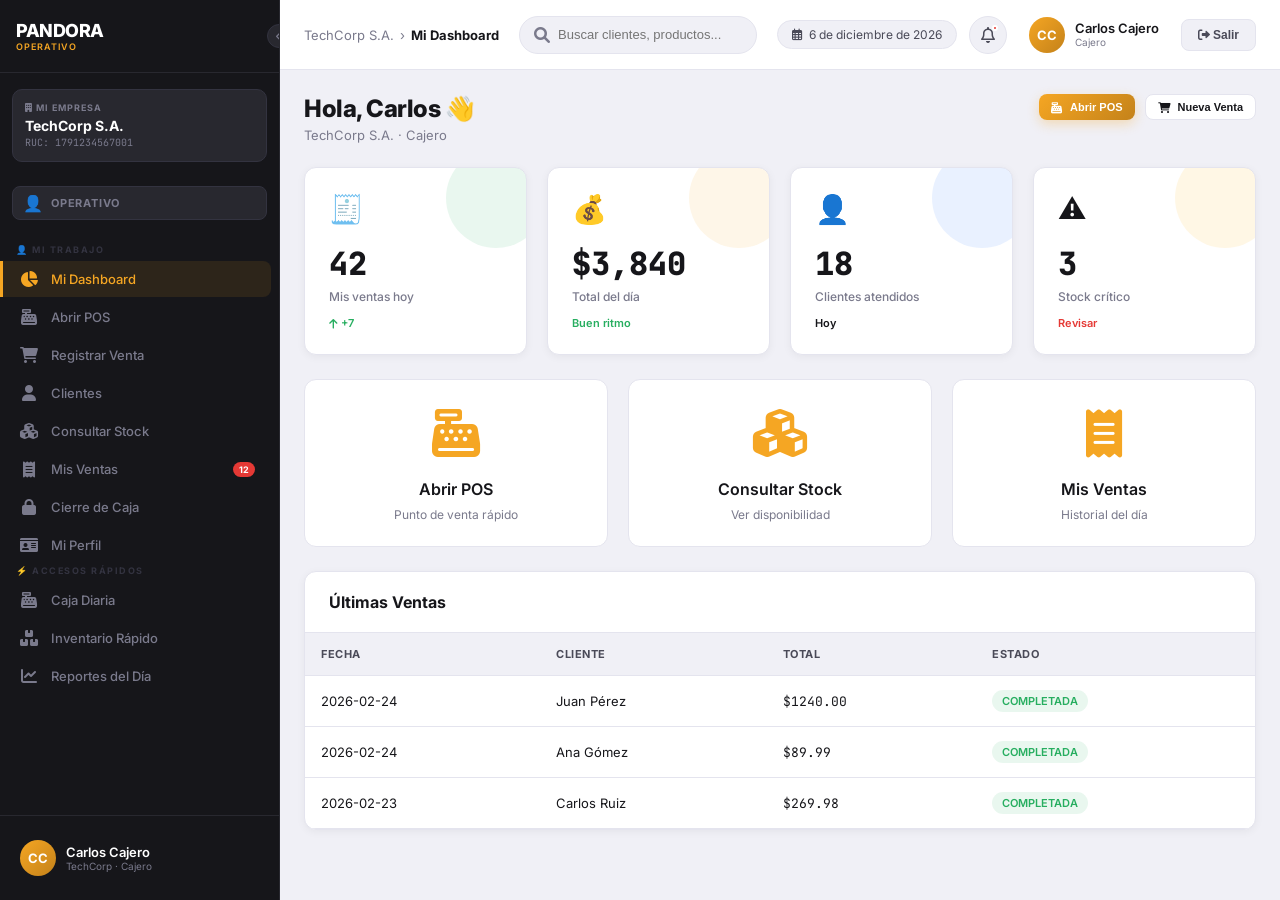
==== inicio-operativo/inicio-operativo.html @ 5b13c5b0 "Update LOGIN" ====
<!DOCTYPE html>
<html lang="es">
<head>
  <meta charset="UTF-8">
  <meta name="viewport" content="width=device-width, initial-scale=1.0">
  <title>PANDORA ERP - Operativo</title>
  <link rel="preconnect" href="https://fonts.googleapis.com">
  <link href="https://fonts.googleapis.com/css2?family=Inter:wght@300;400;500;600;700;800&family=JetBrains+Mono:wght@400;500;600&display=swap" rel="stylesheet">
  <link rel="stylesheet" href="https://cdnjs.cloudflare.com/ajax/libs/font-awesome/6.0.0-beta3/css/all.min.css">
  <link rel="stylesheet" href="inicio-operativo.css">
</head>
<body>
  <div class="app-container">
    <!-- SIDEBAR -->
    <aside class="sidebar" id="sidebar">
      <div class="sidebar-brand">
        <div class="brand-text">
          <div class="brand-name">PANDORA</div>
          <div class="brand-sub">Operativo</div>
        </div>
        <div class="sidebar-collapse" id="sidebar-collapse">
          <i class="fas fa-chevron-left" id="collapse-icon"></i>
        </div>
      </div>
      
      <div class="company-info" id="company-info">
        <div class="company-label">
          <i class="fas fa-building"></i> Mi Empresa
        </div>
        <div class="company-name" id="active-company">TechCorp S.A.</div>
        <div class="company-ruc">RUC: 1791234567001</div>
      </div>
      
      <div class="role-chip" id="role-chip">
        <span class="role-icon" id="role-icon">👤</span>
        <span class="role-name" id="role-name">OPERATIVO</span>
      </div>
      
      <nav class="sidebar-nav" id="sidebar-nav">
        <!-- MI TRABAJO -->
        <div class="nav-section-title">👤 MI TRABAJO</div>
        <div class="nav-item active" onclick="showSection('dashboard')">
          <i class="fas fa-chart-pie nav-icon"></i>
          <span class="nav-label">Mi Dashboard</span>
        </div>
        <div class="nav-item" onclick="showSection('pos')">
          <i class="fas fa-cash-register nav-icon"></i>
          <span class="nav-label">Abrir POS</span>
        </div>
        <div class="nav-item" onclick="showSection('ventas')">
          <i class="fas fa-cart-shopping nav-icon"></i>
          <span class="nav-label">Registrar Venta</span>
        </div>
        <div class="nav-item" onclick="showSection('clientes')">
          <i class="fas fa-user nav-icon"></i>
          <span class="nav-label">Clientes</span>
        </div>
        <div class="nav-item" onclick="showSection('stock-rapido')">
          <i class="fas fa-cubes nav-icon"></i>
          <span class="nav-label">Consultar Stock</span>
        </div>
        <div class="nav-item" onclick="showSection('mis-ventas')">
          <i class="fas fa-receipt nav-icon"></i>
          <span class="nav-label">Mis Ventas</span>
          <span class="nav-badge">12</span>
        </div>
        <div class="nav-item" onclick="showSection('cierre-caja')">
          <i class="fas fa-lock nav-icon"></i>
          <span class="nav-label">Cierre de Caja</span>
        </div>
        <div class="nav-item" onclick="showSection('mi-perfil')">
          <i class="fas fa-id-card nav-icon"></i>
          <span class="nav-label">Mi Perfil</span>
        </div>

        <!-- ACCESOS RÁPIDOS (según perfil) -->
        <div class="nav-section-title">⚡ ACCESOS RÁPIDOS</div>
        <div class="nav-item" onclick="showSection('caja-diaria')">
          <i class="fas fa-cash-register nav-icon"></i>
          <span class="nav-label">Caja Diaria</span>
        </div>
        <div class="nav-item" onclick="showSection('inventario-rapido')">
          <i class="fas fa-boxes nav-icon"></i>
          <span class="nav-label">Inventario Rápido</span>
        </div>
        <div class="nav-item" onclick="showSection('reportes-diarios')">
          <i class="fas fa-chart-line nav-icon"></i>
          <span class="nav-label">Reportes del Día</span>
        </div>
      </nav>
      
      <div class="sidebar-footer">
        <div class="user-info" onclick="showSection('mi-perfil')">
          <div class="user-avatar" id="user-avatar">CC</div>
          <div class="user-details">
            <div class="user-name" id="user-name">Carlos Cajero</div>
            <div class="user-role" id="user-role">TechCorp · Cajero</div>
          </div>
        </div>
      </div>
    </aside>

    <!-- MAIN CONTENT -->
    <div class="main-content">
      <header class="header">
        <div class="breadcrumb" id="breadcrumb">
          <span>TechCorp S.A.</span>
          <span class="breadcrumb-sep">›</span>
          <span class="breadcrumb-current" id="current-section">Mi Dashboard</span>
        </div>
        
        <div class="search-bar">
          <i class="fas fa-search"></i>
          <input type="text" placeholder="Buscar clientes, productos...">
        </div>
        
        <div class="header-actions">
          <div class="date-display">
            <i class="far fa-calendar-alt"></i>
            <span id="current-date"></span>
          </div>
          
          <button class="header-btn" id="notifications-btn">
            <i class="far fa-bell"></i>
            <span class="notification-badge"></span>
          </button>
          
          <div class="user-profile" onclick="showSection('mi-perfil')">
            <div class="profile-avatar">CC</div>
            <div class="profile-info">
              <div class="profile-name">Carlos Cajero</div>
              <div class="profile-role">Cajero</div>
            </div>
          </div>
          
          <button class="logout-btn" onclick="window.location.href='../login/login.html'">
            <i class="fas fa-sign-out-alt"></i> Salir
          </button>
        </div>
      </header>
      
      <main class="main-container" id="main-container">
        <!-- CONTENIDO DINÁMICO -->
      </main>
    </div>
  </div>

  <!-- MODAL -->
  <div class="modal-overlay" id="modal-overlay">
    <div class="modal" id="modal">
      <div class="modal-header">
        <h3 class="modal-title" id="modal-title">Título</h3>
        <button class="modal-close" id="modal-close">
          <i class="fas fa-times"></i>
        </button>
      </div>
      <div class="modal-body" id="modal-body">Contenido</div>
      <div class="modal-footer" id="modal-footer">
        <button class="btn btn-secondary" onclick="closeModal()">Cancelar</button>
        <button class="btn btn-primary" onclick="closeModal()">Guardar</button>
      </div>
    </div>
  </div>

  <script src="inicio-operativo.js"></script>
</body>
</html>
---- inicio-operativo/inicio-operativo.css ----
* {
  margin: 0;
  padding: 0;
  box-sizing: border-box;
}

:root {
  --primary: #F5A623;
  --primary-dark: #C4821A;
  --primary-alpha: rgba(245, 166, 35, 0.1);
  --primary-alpha-strong: rgba(245, 166, 35, 0.2);
  --success: #27AE60;
  --success-alpha: rgba(39, 174, 96, 0.1);
  --danger: #E53935;
  --danger-alpha: rgba(229, 57, 53, 0.1);
  --info: #2979FF;
  --info-alpha: rgba(41, 121, 255, 0.1);
  --warning: #FFB300;
  --warning-alpha: rgba(255, 179, 0, 0.1);
  --dark: #0B0B0C;
  --dark-2: #16161A;
  --dark-3: #1F1F24;
  --dark-4: #28282F;
  --dark-5: #333340;
  --gray-1: #4A4A58;
  --gray-2: #7A7A8C;
  --gray-3: #A0A0B4;
  --gray-4: #E4E4EE;
  --gray-5: #F0F0F6;
  --white: #FFFFFF;
  --sidebar-width: 280px;
  --header-height: 70px;
  --border-radius: 12px;
  --border-radius-sm: 8px;
  --shadow-sm: 0 2px 8px rgba(0,0,0,0.05);
  --shadow-md: 0 4px 16px rgba(0,0,0,0.08);
  --shadow-lg: 0 8px 32px rgba(0,0,0,0.12);
  --transition: all 0.2s ease;
}

body {
  font-family: 'Inter', sans-serif;
  background: var(--gray-5);
  color: var(--dark-2);
  overflow: hidden;
}

/* Scrollbar */
::-webkit-scrollbar { width: 6px; height: 6px; }
::-webkit-scrollbar-track { background: transparent; }
::-webkit-scrollbar-thumb { background: var(--gray-2); border-radius: 10px; }
::-webkit-scrollbar-thumb:hover { background: var(--gray-1); }

/* Utilities */
.hidden { display: none !important; }
.mono { font-family: 'JetBrains Mono', monospace; }

/* App Layout */
.app-container {
  display: flex;
  height: 100vh;
  overflow: hidden;
}

/* Sidebar */
.sidebar {
  width: var(--sidebar-width);
  background: var(--dark-2);
  display: flex;
  flex-direction: column;
  height: 100vh;
  overflow-y: auto;
  border-right: 1px solid var(--dark-4);
  transition: width 0.3s ease;
  position: relative;
}

.sidebar.collapsed {
  width: 80px;
}

.sidebar-brand {
  display: flex;
  align-items: center;
  gap: 12px;
  padding: 20px 16px;
  border-bottom: 1px solid var(--dark-4);
  position: relative;
}

.brand-name {
  font-size: 18px;
  font-weight: 800;
  color: var(--white);
  letter-spacing: -0.5px;
}

.brand-sub {
  font-size: 9px;
  color: var(--primary);
  font-weight: 600;
  letter-spacing: 1px;
  text-transform: uppercase;
}

.sidebar.collapsed .brand-text {
  opacity: 0;
  width: 0;
}

.sidebar-collapse {
  position: absolute;
  right: -12px;
  top: 24px;
  width: 24px;
  height: 24px;
  background: var(--dark-4);
  border: 1px solid var(--dark-5);
  border-radius: 50%;
  display: flex;
  align-items: center;
  justify-content: center;
  color: var(--gray-2);
  font-size: 10px;
  cursor: pointer;
  z-index: 30;
}

.sidebar-collapse:hover {
  background: var(--primary);
  color: white;
}

/* Company Info */
.company-info {
  margin: 16px 12px;
  padding: 12px;
  background: var(--dark-4);
  border: 1px solid var(--dark-5);
  border-radius: 10px;
}

.company-label {
  font-size: 9px;
  color: var(--gray-2);
  font-weight: 700;
  text-transform: uppercase;
  letter-spacing: 1px;
  margin-bottom: 4px;
}

.company-name {
  font-size: 14px;
  color: var(--white);
  font-weight: 700;
}

.company-ruc {
  font-size: 10px;
  color: var(--gray-2);
  font-family: 'JetBrains Mono', monospace;
  margin-top: 2px;
}

.sidebar.collapsed .company-info {
  padding: 8px;
  text-align: center;
}
.sidebar.collapsed .company-label,
.sidebar.collapsed .company-name,
.sidebar.collapsed .company-ruc {
  display: none;
}

/* Role Chip */
.role-chip {
  margin: 8px 12px;
  padding: 6px 10px;
  background: var(--dark-4);
  border: 1px solid var(--dark-5);
  border-radius: 8px;
  display: flex;
  align-items: center;
  gap: 8px;
}

.role-icon {
  font-size: 16px;
}

.role-name {
  font-size: 11px;
  font-weight: 700;
  color: var(--gray-2);
  text-transform: uppercase;
  letter-spacing: 0.8px;
}

.sidebar.collapsed .role-name {
  display: none;
}

/* Navigation */
.sidebar-nav {
  flex: 1;
  padding: 16px 0;
}

.nav-section-title {
  font-size: 9px;
  font-weight: 700;
  color: var(--dark-5);
  text-transform: uppercase;
  letter-spacing: 1.5px;
  padding: 0 16px 4px;
}

.sidebar.collapsed .nav-section-title {
  opacity: 0;
  height: 0;
  padding: 0;
}

.nav-item {
  display: flex;
  align-items: center;
  gap: 12px;
  padding: 10px 16px;
  color: var(--gray-2);
  font-size: 13px;
  font-weight: 500;
  cursor: pointer;
  transition: var(--transition);
  border-left: 3px solid transparent;
  margin: 2px 8px 2px 0;
  border-radius: 0 8px 8px 0;
  position: relative;
}

.nav-item:hover {
  background: var(--dark-3);
  color: var(--gray-4);
}

.nav-item.active {
  background: rgba(245, 166, 35, 0.1);
  color: var(--primary);
  border-left-color: var(--primary);
}

.nav-icon {
  font-size: 16px;
  width: 20px;
  text-align: center;
}

.sidebar.collapsed .nav-label {
  opacity: 0;
  width: 0;
}

.nav-badge {
  margin-left: auto;
  background: var(--danger);
  color: white;
  font-size: 9px;
  font-weight: 700;
  padding: 2px 6px;
  border-radius: 10px;
}

.sidebar.collapsed .nav-badge {
  display: none;
}

/* Sidebar Footer */
.sidebar-footer {
  border-top: 1px solid var(--dark-4);
  padding: 16px 12px;
}

.user-info {
  display: flex;
  align-items: center;
  gap: 10px;
  padding: 8px;
  border-radius: 10px;
  cursor: pointer;
}

.user-info:hover {
  background: var(--dark-3);
}

.user-avatar {
  width: 36px;
  height: 36px;
  border-radius: 50%;
  background: linear-gradient(135deg, var(--primary), var(--primary-dark));
  display: flex;
  align-items: center;
  justify-content: center;
  font-size: 13px;
  font-weight: 700;
  color: white;
}

.user-details {
  overflow: hidden;
}

.sidebar.collapsed .user-details {
  opacity: 0;
  width: 0;
}

.user-name {
  font-size: 13px;
  font-weight: 600;
  color: var(--white);
}

.user-role {
  font-size: 10px;
  color: var(--gray-2);
}

/* Main Content */
.main-content {
  flex: 1;
  display: flex;
  flex-direction: column;
  overflow: hidden;
  background: var(--gray-5);
}

/* Header */
.header {
  height: var(--header-height);
  background: var(--white);
  border-bottom: 1px solid var(--gray-4);
  display: flex;
  align-items: center;
  padding: 0 24px;
  gap: 20px;
  flex-shrink: 0;
}

.breadcrumb {
  display: flex;
  align-items: center;
  gap: 6px;
  font-size: 13px;
  color: var(--gray-2);
  cursor: pointer;
}

.breadcrumb-current {
  font-weight: 700;
  color: var(--dark-2);
}

.search-bar {
  display: flex;
  align-items: center;
  background: var(--gray-5);
  border: 1.5px solid var(--gray-4);
  border-radius: 100px;
  padding: 0 14px;
  height: 38px;
  flex: 1;
  max-width: 400px;
}

.search-bar:focus-within {
  border-color: var(--primary);
  background: var(--white);
}

.search-bar i {
  color: var(--gray-2);
  margin-right: 8px;
}

.search-bar input {
  border: none;
  background: transparent;
  outline: none;
  font-size: 13px;
  width: 100%;
}

.header-actions {
  display: flex;
  align-items: center;
  gap: 12px;
  margin-left: auto;
}

.header-btn {
  width: 38px;
  height: 38px;
  border-radius: 50%;
  background: var(--gray-5);
  border: 1.5px solid var(--gray-4);
  display: flex;
  align-items: center;
  justify-content: center;
  color: var(--gray-1);
  font-size: 16px;
  cursor: pointer;
  position: relative;
}

.header-btn:hover {
  background: var(--primary);
  color: white;
}

.notification-badge {
  position: absolute;
  top: 8px;
  right: 8px;
  width: 6px;
  height: 6px;
  background: var(--danger);
  border-radius: 50%;
  border: 2px solid white;
}

.date-display {
  display: flex;
  align-items: center;
  gap: 6px;
  background: var(--gray-5);
  border: 1px solid var(--gray-4);
  padding: 6px 14px;
  border-radius: 100px;
  font-size: 12px;
  color: var(--gray-1);
}

.user-profile {
  display: flex;
  align-items: center;
  gap: 10px;
  cursor: pointer;
  padding: 4px 10px;
  border-radius: 100px;
  transition: var(--transition);
}

.user-profile:hover {
  background: var(--gray-5);
}

.profile-avatar {
  width: 36px;
  height: 36px;
  border-radius: 50%;
  background: linear-gradient(135deg, var(--primary), var(--primary-dark));
  display: flex;
  align-items: center;
  justify-content: center;
  font-size: 13px;
  font-weight: 700;
  color: white;
}

.profile-info {
  line-height: 1.3;
}

.profile-name {
  font-size: 13px;
  font-weight: 600;
  color: var(--dark-2);
}

.profile-role {
  font-size: 10px;
  color: var(--gray-2);
}

.logout-btn {
  padding: 8px 16px;
  border-radius: 8px;
  background: var(--gray-5);
  border: 1.5px solid var(--gray-4);
  font-size: 12px;
  font-weight: 600;
  color: var(--gray-1);
  cursor: pointer;
}

.logout-btn:hover {
  border-color: var(--danger);
  color: var(--danger);
}

/* Main Container */
.main-container {
  flex: 1;
  overflow-y: auto;
  padding: 24px;
}

/* Page Header */
.page-header {
  display: flex;
  align-items: flex-start;
  justify-content: space-between;
  margin-bottom: 24px;
}

.page-title {
  font-size: 24px;
  font-weight: 800;
  color: var(--dark-2);
  letter-spacing: -0.5px;
  margin-bottom: 4px;
}

.page-subtitle {
  font-size: 13px;
  color: var(--gray-2);
}

.page-actions {
  display: flex;
  gap: 10px;
}

/* Cards */
.card {
  background: var(--white);
  border-radius: var(--border-radius);
  border: 1px solid var(--gray-4);
  box-shadow: var(--shadow-sm);
  overflow: hidden;
}

.card-header {
  padding: 20px 24px;
  border-bottom: 1px solid var(--gray-4);
  display: flex;
  align-items: center;
  justify-content: space-between;
}

.card-title {
  font-size: 16px;
  font-weight: 700;
  color: var(--dark-2);
}

.card-body {
  padding: 24px;
}

/* Grids */
.grid-4 {
  display: grid;
  grid-template-columns: repeat(4, 1fr);
  gap: 20px;
}

.grid-3 {
  display: grid;
  grid-template-columns: repeat(3, 1fr);
  gap: 20px;
}

.grid-2 {
  display: grid;
  grid-template-columns: repeat(2, 1fr);
  gap: 20px;
}

/* Stat Cards */
.stat-card {
  background: var(--white);
  border-radius: var(--border-radius);
  padding: 24px;
  border: 1px solid var(--gray-4);
  box-shadow: var(--shadow-sm);
  transition: var(--transition);
  position: relative;
  overflow: hidden;
}

.stat-card:hover {
  transform: translateY(-2px);
  box-shadow: var(--shadow-lg);
}

.stat-card.success::after,
.stat-card.primary::after,
.stat-card.info::after,
.stat-card.warning::after {
  content: '';
  position: absolute;
  top: -20px;
  right: -20px;
  width: 100px;
  height: 100px;
  border-radius: 50%;
  opacity: 0.1;
}

.stat-card.success::after { background: var(--success); }
.stat-card.primary::after { background: var(--primary); }
.stat-card.info::after { background: var(--info); }
.stat-card.warning::after { background: var(--warning); }

.stat-icon {
  font-size: 28px;
  margin-bottom: 16px;
}

.stat-value {
  font-size: 32px;
  font-weight: 800;
  font-family: 'JetBrains Mono', monospace;
  color: var(--dark-2);
  margin-bottom: 4px;
}

.stat-label {
  font-size: 12px;
  color: var(--gray-2);
  font-weight: 500;
}

.stat-change {
  margin-top: 12px;
  font-size: 11px;
  font-weight: 600;
  display: flex;
  align-items: center;
  gap: 4px;
}

.stat-change.positive { color: var(--success); }
.stat-change.negative { color: var(--danger); }

/* Tables */
.table-container {
  overflow-x: auto;
}

table {
  width: 100%;
  border-collapse: collapse;
}

thead th {
  padding: 14px 16px;
  text-align: left;
  font-size: 11px;
  font-weight: 700;
  text-transform: uppercase;
  letter-spacing: 0.5px;
  color: var(--gray-1);
  background: var(--gray-5);
  border-bottom: 1px solid var(--gray-4);
}

tbody td {
  padding: 14px 16px;
  font-size: 13px;
  color: var(--dark-2);
  border-bottom: 1px solid var(--gray-4);
}

tbody tr:hover {
  background: var(--primary-alpha);
}

/* Badges & Tags */
.badge {
  display: inline-flex;
  align-items: center;
  padding: 4px 10px;
  border-radius: 100px;
  font-size: 11px;
  font-weight: 600;
}

.badge-success {
  background: var(--success-alpha);
  color: var(--success);
}

.tag {
  display: inline-flex;
  align-items: center;
  padding: 2px 8px;
  border-radius: 6px;
  font-size: 10px;
  font-weight: 600;
  border: 1px solid transparent;
}

.tag-primary {
  background: var(--primary-alpha);
  color: var(--primary-dark);
  border-color: var(--primary-alpha-strong);
}

.tag-info {
  background: var(--info-alpha);
  color: var(--info);
  border-color: rgba(41, 121, 255, 0.2);
}

.tag-success {
  background: var(--success-alpha);
  color: var(--success);
  border-color: rgba(39, 174, 96, 0.2);
}

/* Buttons */
.btn {
  display: inline-flex;
  align-items: center;
  justify-content: center;
  gap: 8px;
  padding: 10px 20px;
  border-radius: var(--border-radius-sm);
  font-size: 13px;
  font-weight: 600;
  cursor: pointer;
  transition: var(--transition);
  border: none;
  outline: none;
}

.btn-sm {
  padding: 6px 12px;
  font-size: 11px;
}

.btn-primary {
  background: linear-gradient(135deg, var(--primary), var(--primary-dark));
  color: white;
  box-shadow: 0 4px 12px rgba(245, 166, 35, 0.3);
}

.btn-primary:hover {
  transform: translateY(-1px);
  box-shadow: 0 6px 16px rgba(245, 166, 35, 0.4);
}

.btn-secondary {
  background: var(--white);
  color: var(--dark-2);
  border: 1.5px solid var(--gray-4);
}

.btn-secondary:hover {
  border-color: var(--primary);
  color: var(--primary);
}

.btn-success {
  background: var(--success);
  color: white;
}

.btn-danger {
  background: var(--danger);
  color: white;
}

/* POS Styles */
.pos-grid {
  display: grid;
  grid-template-columns: 1fr 380px;
  gap: 24px;
  height: calc(100vh - 140px);
}

.pos-products-section {
  background: white;
  border-radius: var(--border-radius);
  border: 1px solid var(--gray-4);
  overflow: hidden;
  display: flex;
  flex-direction: column;
}

.pos-categories {
  display: flex;
  gap: 8px;
  padding: 16px;
  border-bottom: 1px solid var(--gray-4);
  overflow-x: auto;
}

.pos-category {
  padding: 6px 18px;
  background: var(--gray-5);
  border: 1px solid var(--gray-4);
  border-radius: 100px;
  font-size: 12px;
  font-weight: 600;
  color: var(--gray-1);
  cursor: pointer;
  white-space: nowrap;
  transition: var(--transition);
}

.pos-category:hover {
  border-color: var(--primary);
  color: var(--primary);
}

.pos-category.active {
  background: var(--primary);
  color: white;
  border-color: var(--primary);
}

.pos-products-grid {
  flex: 1;
  overflow-y: auto;
  padding: 16px;
  display: grid;
  grid-template-columns: repeat(auto-fill, minmax(160px, 1fr));
  gap: 12px;
}

.pos-product-card {
  background: var(--gray-5);
  border: 1px solid var(--gray-4);
  border-radius: var(--border-radius-sm);
  padding: 16px;
  cursor: pointer;
  transition: var(--transition);
  text-align: center;
}

.pos-product-card:hover {
  border-color: var(--primary);
  transform: translateY(-2px);
  box-shadow: var(--shadow-md);
}

.pos-product-icon {
  font-size: 32px;
  margin-bottom: 10px;
}

.pos-product-name {
  font-size: 13px;
  font-weight: 600;
  color: var(--dark-2);
  margin-bottom: 8px;
}

.pos-product-price {
  font-size: 18px;
  font-weight: 800;
  color: var(--primary);
  font-family: 'JetBrains Mono', monospace;
}

.pos-product-stock {
  font-size: 10px;
  color: var(--gray-2);
  margin-top: 6px;
}

.pos-cart-section {
  background: white;
  border-radius: var(--border-radius);
  border: 1px solid var(--gray-4);
  overflow: hidden;
  display: flex;
  flex-direction: column;
}

.pos-cart-header {
  padding: 16px 18px;
  border-bottom: 1px solid var(--gray-4);
  display: flex;
  align-items: center;
  justify-content: space-between;
  background: var(--gray-5);
}

.pos-cart-title {
  font-size: 15px;
  font-weight: 700;
  color: var(--dark-2);
}

.pos-cart-count {
  color: var(--primary);
  font-weight: 600;
}

.pos-cart-customer {
  font-size: 12px;
  color: var(--primary);
  background: var(--primary-alpha);
  border: 1px solid var(--primary-alpha-strong);
  padding: 6px 14px;
  border-radius: 100px;
  cursor: pointer;
}

.pos-cart-items {
  flex: 1;
  overflow-y: auto;
  padding: 12px;
  min-height: 300px;
}

.pos-cart-empty {
  text-align: center;
  padding: 40px 20px;
  color: var(--gray-2);
}

.pos-cart-item {
  display: flex;
  align-items: center;
  gap: 12px;
  padding: 12px;
  background: var(--gray-5);
  border-radius: 10px;
  margin-bottom: 8px;
}

.pos-item-info {
  flex: 1;
}

.pos-item-name {
  font-size: 13px;
  font-weight: 600;
  color: var(--dark-2);
  margin-bottom: 4px;
}

.pos-item-price {
  font-size: 12px;
  color: var(--gray-2);
  font-family: 'JetBrains Mono', monospace;
}

.pos-item-qty {
  display: flex;
  align-items: center;
  gap: 8px;
}

.pos-qty-btn {
  width: 24px;
  height: 24px;
  background: white;
  border: 1px solid var(--gray-4);
  border-radius: 6px;
  display: flex;
  align-items: center;
  justify-content: center;
  font-size: 14px;
  cursor: pointer;
  transition: var(--transition);
}

.pos-qty-btn:hover {
  background: var(--primary);
  color: white;
  border-color: var(--primary);
}

.pos-qty-value {
  font-size: 14px;
  font-weight: 700;
  min-width: 24px;
  text-align: center;
}

.pos-item-total {
  font-size: 14px;
  font-weight: 700;
  color: var(--primary);
  font-family: 'JetBrains Mono', monospace;
  min-width: 70px;
  text-align: right;
}

.pos-item-remove {
  font-size: 14px;
  color: var(--gray-2);
  cursor: pointer;
  padding: 4px;
}

.pos-item-remove:hover {
  color: var(--danger);
}

.pos-totals {
  padding: 16px 18px;
  border-top: 1px solid var(--gray-4);
  background: var(--gray-5);
}

.pos-total-row {
  display: flex;
  justify-content: space-between;
  font-size: 13px;
  padding: 4px 0;
  color: var(--gray-1);
}

.pos-total-row.grand-total {
  font-size: 18px;
  font-weight: 800;
  color: var(--dark-2);
  margin-top: 10px;
  padding-top: 10px;
  border-top: 2px solid var(--gray-4);
}

.pos-total-row.grand-total .pos-total-value {
  color: var(--primary);
}

.pos-actions {
  padding: 16px 18px;
  display: flex;
  flex-direction: column;
  gap: 10px;
  border-top: 1px solid var(--gray-4);
}

.pos-action-btn {
  width: 100%;
  padding: 14px;
  border-radius: var(--border-radius-sm);
  font-size: 14px;
  font-weight: 700;
  cursor: pointer;
  border: none;
  display: flex;
  align-items: center;
  justify-content: center;
  gap: 10px;
}

.pos-action-cash {
  background: var(--success);
  color: white;
}

.pos-action-card {
  background: var(--info);
  color: white;
}

.pos-action-transfer {
  background: var(--dark-2);
  color: white;
}

.pos-clear {
  text-align: center;
  font-size: 12px;
  color: var(--gray-2);
  cursor: pointer;
  padding: 8px;
}

.pos-clear:hover {
  color: var(--danger);
}

/* Quick Action Cards */
.quick-action-card {
  background: var(--white);
  border-radius: var(--border-radius);
  padding: 24px;
  text-align: center;
  cursor: pointer;
  transition: var(--transition);
  border: 1px solid var(--gray-4);
}

.quick-action-card:hover {
  transform: translateY(-2px);
  box-shadow: var(--shadow-lg);
  border-color: var(--primary);
}

.quick-action-icon {
  font-size: 48px;
  color: var(--primary);
  margin-bottom: 16px;
}

.quick-action-title {
  font-size: 16px;
  font-weight: 600;
  color: var(--dark-2);
  margin-bottom: 8px;
}

.quick-action-desc {
  font-size: 12px;
  color: var(--gray-2);
}

/* Progress */
.progress {
  height: 6px;
  background: var(--gray-4);
  border-radius: 10px;
  overflow: hidden;
}

.progress-bar {
  height: 100%;
  border-radius: 10px;
  background: linear-gradient(90deg, var(--primary), #FFD966);
}

/* Empty State */
.empty-state {
  text-align: center;
  padding: 60px 20px;
}

.empty-icon {
  font-size: 64px;
  margin-bottom: 20px;
  opacity: 0.5;
}

.empty-title {
  font-size: 18px;
  font-weight: 700;
  color: var(--dark-2);
  margin-bottom: 8px;
}

.empty-description {
  font-size: 13px;
  color: var(--gray-2);
  max-width: 300px;
  margin: 0 auto 24px;
}

/* Modal */
.modal-overlay {
  position: fixed;
  inset: 0;
  background: rgba(0, 0, 0, 0.6);
  backdrop-filter: blur(5px);
  z-index: 1000;
  display: none;
  align-items: center;
  justify-content: center;
}

.modal-overlay.open {
  display: flex;
}

.modal {
  background: white;
  border-radius: var(--border-radius);
  width: 90%;
  max-width: 600px;
  max-height: 90vh;
  overflow-y: auto;
  box-shadow: var(--shadow-xl);
}

.modal-header {
  padding: 20px 24px;
  border-bottom: 1px solid var(--gray-4);
  display: flex;
  align-items: center;
  justify-content: space-between;
}

.modal-title {
  font-size: 18px;
  font-weight: 700;
  color: var(--dark-2);
}

.modal-close {
  width: 32px;
  height: 32px;
  border-radius: 50%;
  background: var(--gray-5);
  border: none;
  display: flex;
  align-items: center;
  justify-content: center;
  font-size: 18px;
  color: var(--gray-1);
  cursor: pointer;
}

.modal-close:hover {
  background: var(--danger);
  color: white;
}

.modal-body {
  padding: 24px;
}

.modal-footer {
  padding: 16px 24px;
  border-top: 1px solid var(--gray-4);
  display: flex;
  justify-content: flex-end;
  gap: 12px;
}

/* Forms */
.form-group {
  display: flex;
  flex-direction: column;
  gap: 6px;
  margin-bottom: 16px;
}

.form-label {
  font-size: 11px;
  font-weight: 700;
  color: var(--gray-1);
  text-transform: uppercase;
  letter-spacing: 0.5px;
}

.form-control {
  height: 42px;
  padding: 0 14px;
  border: 1.5px solid var(--gray-4);
  border-radius: var(--border-radius-sm);
  font-size: 13px;
  font-family: inherit;
  transition: var(--transition);
  outline: none;
}

.form-control:focus {
  border-color: var(--primary);
  box-shadow: 0 0 0 3px var(--primary-alpha);
}

select.form-control {
  cursor: pointer;
}
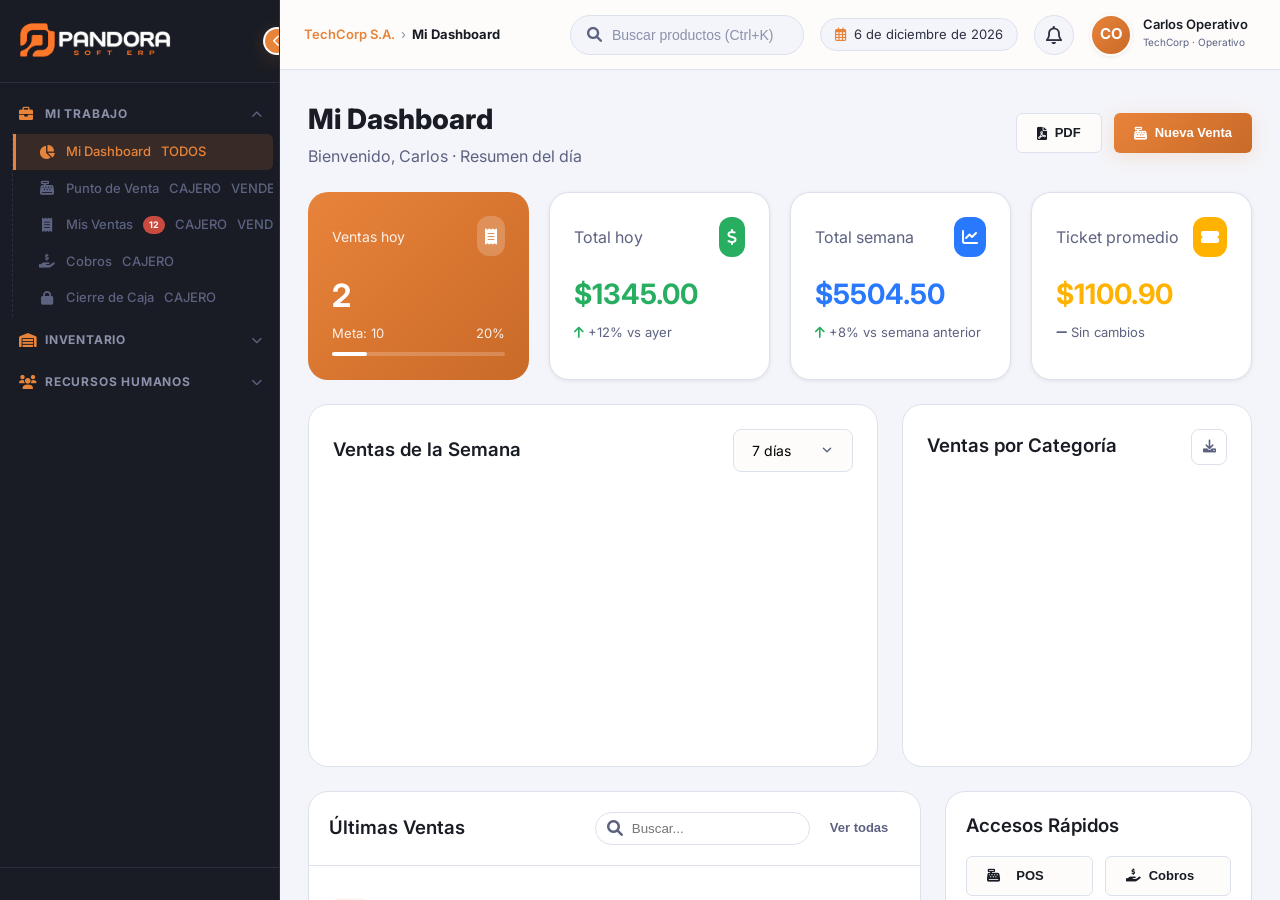
==== commit 559e1f96: "Correction and finalization: basic design" ====
--- a/inicio-operativo/inicio-operativo.html
+++ b/inicio-operativo/inicio-operativo.html
@@ -11,93 +11,117 @@
 </head>
 <body>
   <div class="app-container">
-    <!-- SIDEBAR -->
+    <!-- SIDEBAR - MISMO ESTILO QUE SUPER ADMIN Y ADMIN -->
     <aside class="sidebar" id="sidebar">
       <div class="sidebar-brand">
-        <div class="brand-text">
-          <div class="brand-name">PANDORA</div>
-          <div class="brand-sub">Operativo</div>
-        </div>
+        <img src="../assets/PANDORA_LOGOVF.png" alt="PANDORA" class="brand-logo">
         <div class="sidebar-collapse" id="sidebar-collapse">
           <i class="fas fa-chevron-left" id="collapse-icon"></i>
         </div>
-      </div>
-      
-      <div class="company-info" id="company-info">
-        <div class="company-label">
-          <i class="fas fa-building"></i> Mi Empresa
-        </div>
-        <div class="company-name" id="active-company">TechCorp S.A.</div>
-        <div class="company-ruc">RUC: 1791234567001</div>
-      </div>
-      
-      <div class="role-chip" id="role-chip">
-        <span class="role-icon" id="role-icon">👤</span>
-        <span class="role-name" id="role-name">OPERATIVO</span>
       </div>
       
       <nav class="sidebar-nav" id="sidebar-nav">
-        <!-- MI TRABAJO -->
-        <div class="nav-section-title">👤 MI TRABAJO</div>
-        <div class="nav-item active" onclick="showSection('dashboard')">
-          <i class="fas fa-chart-pie nav-icon"></i>
-          <span class="nav-label">Mi Dashboard</span>
-        </div>
-        <div class="nav-item" onclick="showSection('pos')">
-          <i class="fas fa-cash-register nav-icon"></i>
-          <span class="nav-label">Abrir POS</span>
-        </div>
-        <div class="nav-item" onclick="showSection('ventas')">
-          <i class="fas fa-cart-shopping nav-icon"></i>
-          <span class="nav-label">Registrar Venta</span>
-        </div>
-        <div class="nav-item" onclick="showSection('clientes')">
-          <i class="fas fa-user nav-icon"></i>
-          <span class="nav-label">Clientes</span>
-        </div>
-        <div class="nav-item" onclick="showSection('stock-rapido')">
-          <i class="fas fa-cubes nav-icon"></i>
-          <span class="nav-label">Consultar Stock</span>
-        </div>
-        <div class="nav-item" onclick="showSection('mis-ventas')">
-          <i class="fas fa-receipt nav-icon"></i>
-          <span class="nav-label">Mis Ventas</span>
-          <span class="nav-badge">12</span>
-        </div>
-        <div class="nav-item" onclick="showSection('cierre-caja')">
-          <i class="fas fa-lock nav-icon"></i>
-          <span class="nav-label">Cierre de Caja</span>
-        </div>
-        <div class="nav-item" onclick="showSection('mi-perfil')">
-          <i class="fas fa-id-card nav-icon"></i>
-          <span class="nav-label">Mi Perfil</span>
-        </div>
-
-        <!-- ACCESOS RÁPIDOS (según perfil) -->
-        <div class="nav-section-title">⚡ ACCESOS RÁPIDOS</div>
-        <div class="nav-item" onclick="showSection('caja-diaria')">
-          <i class="fas fa-cash-register nav-icon"></i>
-          <span class="nav-label">Caja Diaria</span>
-        </div>
-        <div class="nav-item" onclick="showSection('inventario-rapido')">
-          <i class="fas fa-boxes nav-icon"></i>
-          <span class="nav-label">Inventario Rápido</span>
-        </div>
-        <div class="nav-item" onclick="showSection('reportes-diarios')">
-          <i class="fas fa-chart-line nav-icon"></i>
-          <span class="nav-label">Reportes del Día</span>
+        <!-- SECCIÓN: MI TRABAJO -->
+        <div class="nav-section">
+          <div class="nav-section-title" onclick="toggleSection('mi-trabajo')">
+            <i class="fas fa-briefcase"></i> MI TRABAJO
+            <i class="fas fa-chevron-down section-arrow" id="arrow-mi-trabajo"></i>
+          </div>
+          <div class="nav-subsection" id="section-mi-trabajo">
+            <!-- DASHBOARD - TODOS -->
+            <div class="nav-item active" onclick="showSection('dashboard')">
+              <i class="fas fa-chart-pie nav-icon"></i>
+              <span class="nav-label">Mi Dashboard</span>
+              <span class="permiso-badge permiso-todos">TODOS</span>
+            </div>
+            
+            <!-- PUNTO DE VENTA - CAJERO/VENDEDOR -->
+            <div class="nav-item" onclick="showSection('punto-venta')">
+              <i class="fas fa-cash-register nav-icon"></i>
+              <span class="nav-label">Punto de Venta</span>
+              <span class="permiso-badge permiso-cajero">CAJERO</span>
+              <span class="permiso-badge permiso-vendedor">VENDEDOR</span>
+            </div>
+            
+            <!-- MIS VENTAS - CAJERO/VENDEDOR -->
+            <div class="nav-item" onclick="showSection('mis-ventas')">
+              <i class="fas fa-receipt nav-icon"></i>
+              <span class="nav-label">Mis Ventas</span>
+              <span class="nav-badge">12</span>
+              <span class="permiso-badge permiso-cajero">CAJERO</span>
+              <span class="permiso-badge permiso-vendedor">VENDEDOR</span>
+            </div>
+            
+            <!-- COBROS - SOLO CAJERO -->
+            <div class="nav-item" onclick="showSection('cobros')">
+              <i class="fas fa-hand-holding-dollar nav-icon"></i>
+              <span class="nav-label">Cobros</span>
+              <span class="permiso-badge permiso-cajero">CAJERO</span>
+            </div>
+            
+            <!-- CIERRE DE CAJA - SOLO CAJERO -->
+            <div class="nav-item" onclick="showSection('cierre-caja')">
+              <i class="fas fa-lock nav-icon"></i>
+              <span class="nav-label">Cierre de Caja</span>
+              <span class="permiso-badge permiso-cajero">CAJERO</span>
+            </div>
+          </div>
+        </div>
+
+        <!-- SECCIÓN: INVENTARIO (SOLO BODEGUERO) -->
+        <div class="nav-section">
+          <div class="nav-section-title" onclick="toggleSection('inventario')">
+            <i class="fas fa-warehouse"></i> INVENTARIO
+            <i class="fas fa-chevron-down section-arrow" id="arrow-inventario"></i>
+          </div>
+          <div class="nav-subsection" id="section-inventario">
+            <div class="nav-item" onclick="showSection('consulta-stock')">
+              <i class="fas fa-cubes nav-icon"></i>
+              <span class="nav-label">Consulta de Stock</span>
+              <span class="permiso-badge permiso-bodeguero">BODEGUERO</span>
+            </div>
+            <div class="nav-item" onclick="showSection('entradas-salidas')">
+              <i class="fas fa-arrows-spin nav-icon"></i>
+              <span class="nav-label">Entradas/Salidas</span>
+              <span class="permiso-badge permiso-bodeguero">BODEGUERO</span>
+            </div>
+            <div class="nav-item" onclick="showSection('inventario-rapido')">
+              <i class="fas fa-boxes nav-icon"></i>
+              <span class="nav-label">Inventario Rápido</span>
+              <span class="permiso-badge permiso-bodeguero">BODEGUERO</span>
+            </div>
+          </div>
+        </div>
+
+        <!-- SECCIÓN: RECURSOS HUMANOS (SOLO RRHH) -->
+        <div class="nav-section">
+          <div class="nav-section-title" onclick="toggleSection('rrhh')">
+            <i class="fas fa-users"></i> RECURSOS HUMANOS
+            <i class="fas fa-chevron-down section-arrow" id="arrow-rrhh"></i>
+          </div>
+          <div class="nav-subsection" id="section-rrhh">
+            <div class="nav-item" onclick="showSection('empleados')">
+              <i class="fas fa-id-card nav-icon"></i>
+              <span class="nav-label">Empleados</span>
+              <span class="permiso-badge permiso-rrhh">RRHH</span>
+            </div>
+            <div class="nav-item" onclick="showSection('asistencias')">
+              <i class="fas fa-clock nav-icon"></i>
+              <span class="nav-label">Asistencias</span>
+              <span class="permiso-badge permiso-rrhh">RRHH</span>
+            </div>
+            <div class="nav-item" onclick="showSection('nominas')">
+              <i class="fas fa-money-bill nav-icon"></i>
+              <span class="nav-label">Nóminas</span>
+              <span class="permiso-badge permiso-rrhh">RRHH</span>
+              <span class="nav-badge dev">DEV</span>
+            </div>
+          </div>
         </div>
       </nav>
-      
-      <div class="sidebar-footer">
-        <div class="user-info" onclick="showSection('mi-perfil')">
-          <div class="user-avatar" id="user-avatar">CC</div>
-          <div class="user-details">
-            <div class="user-name" id="user-name">Carlos Cajero</div>
-            <div class="user-role" id="user-role">TechCorp · Cajero</div>
-          </div>
-        </div>
-      </div>
+
+      <!-- FOOTER DEL SIDEBAR - VACÍO (LA INFO VA EN HEADER) -->
+      <div class="sidebar-footer"></div>
     </aside>
 
     <!-- MAIN CONTENT -->
@@ -109,39 +133,48 @@
           <span class="breadcrumb-current" id="current-section">Mi Dashboard</span>
         </div>
         
-        <div class="search-bar">
-          <i class="fas fa-search"></i>
-          <input type="text" placeholder="Buscar clientes, productos...">
-        </div>
-        
         <div class="header-actions">
-          <div class="date-display">
-            <i class="far fa-calendar-alt"></i>
-            <span id="current-date"></span>
+          <!-- BARRA DE BÚSQUEDA -->
+          <div class="search-bar">
+            <i class="fas fa-search"></i>
+            <input type="text" placeholder="Buscar productos (Ctrl+K)" id="global-search">
           </div>
           
-          <button class="header-btn" id="notifications-btn">
+          <!-- FECHA ACTUAL -->
+          <div class="date-display" id="current-date"></div>
+
+          <!-- NOTIFICACIONES -->
+          <div class="notifications-badge" onclick="openModal('notifications')">
             <i class="far fa-bell"></i>
-            <span class="notification-badge"></span>
-          </button>
+          </div>
           
-          <div class="user-profile" onclick="showSection('mi-perfil')">
-            <div class="profile-avatar">CC</div>
-            <div class="profile-info">
-              <div class="profile-name">Carlos Cajero</div>
-              <div class="profile-role">Cajero</div>
-            </div>
-          </div>
-          
-          <button class="logout-btn" onclick="window.location.href='../login/login.html'">
-            <i class="fas fa-sign-out-alt"></i> Salir
-          </button>
+          <!-- MENÚ DE USUARIO (AQUÍ VA MI PERFIL Y PREFERENCIAS) -->
+          <div class="user-menu-container">
+            <div class="user-info" onclick="toggleUserMenu()">
+              <div class="user-name">Carlos Operativo</div>
+              <div class="user-role">TechCorp · Operativo</div>
+            </div>
+            <div class="user-avatar" onclick="toggleUserMenu()">CO</div>
+            
+            <!-- DROPDOWN MENU - SOLO OPCIONES PERSONALES -->
+            <div class="dropdown-menu" id="user-dropdown">
+              <div class="dropdown-item" onclick="showSection('mi-perfil')">
+                <i class="fas fa-id-card"></i> Mi Perfil
+              </div>
+              <div class="dropdown-item" onclick="showSection('preferencias')">
+                <i class="fas fa-sliders"></i> Preferencias
+              </div>
+              <div class="dropdown-divider"></div>
+              <div class="dropdown-item" onclick="window.location.href='../login/login.html'">
+                <i class="fas fa-sign-out-alt"></i> Salir
+              </div>
+            </div>
+          </div>
         </div>
       </header>
       
-      <main class="main-container" id="main-container">
-        <!-- CONTENIDO DINÁMICO -->
-      </main>
+      <!-- MAIN CONTAINER - CONTENIDO DINÁMICO -->
+      <main class="main-container" id="main-container"></main>
     </div>
   </div>
 
@@ -150,11 +183,11 @@
     <div class="modal" id="modal">
       <div class="modal-header">
         <h3 class="modal-title" id="modal-title">Título</h3>
-        <button class="modal-close" id="modal-close">
+        <button class="modal-close" id="modal-close" onclick="closeModal()">
           <i class="fas fa-times"></i>
         </button>
       </div>
-      <div class="modal-body" id="modal-body">Contenido</div>
+      <div class="modal-body" id="modal-body"></div>
       <div class="modal-footer" id="modal-footer">
         <button class="btn btn-secondary" onclick="closeModal()">Cancelar</button>
         <button class="btn btn-primary" onclick="closeModal()">Guardar</button>
@@ -163,5 +196,6 @@
   </div>
 
   <script src="inicio-operativo.js"></script>
+
 </body>
 </html>
--- a/inicio-operativo/inicio-operativo.css
+++ b/inicio-operativo/inicio-operativo.css
@@ -5,37 +5,81 @@
 }
 
 :root {
-  --primary: #F5A623;
-  --primary-dark: #C4821A;
-  --primary-alpha: rgba(245, 166, 35, 0.1);
-  --primary-alpha-strong: rgba(245, 166, 35, 0.2);
-  --success: #27AE60;
-  --success-alpha: rgba(39, 174, 96, 0.1);
-  --danger: #E53935;
-  --danger-alpha: rgba(229, 57, 53, 0.1);
-  --info: #2979FF;
-  --info-alpha: rgba(41, 121, 255, 0.1);
-  --warning: #FFB300;
-  --warning-alpha: rgba(255, 179, 0, 0.1);
-  --dark: #0B0B0C;
-  --dark-2: #16161A;
-  --dark-3: #1F1F24;
-  --dark-4: #28282F;
-  --dark-5: #333340;
-  --gray-1: #4A4A58;
-  --gray-2: #7A7A8C;
-  --gray-3: #A0A0B4;
-  --gray-4: #E4E4EE;
-  --gray-5: #F0F0F6;
-  --white: #FFFFFF;
-  --sidebar-width: 280px;
-  --header-height: 70px;
-  --border-radius: 12px;
-  --border-radius-sm: 8px;
-  --shadow-sm: 0 2px 8px rgba(0,0,0,0.05);
-  --shadow-md: 0 4px 16px rgba(0,0,0,0.08);
-  --shadow-lg: 0 8px 32px rgba(0,0,0,0.12);
-  --transition: all 0.2s ease;
+  /* Acento principal — naranja atenuado, más "tostado" */
+  --primary:        #E8833A;          /* Antes: #FF6B2B — reducido 15% saturación */
+  --primary-dark:   #C96A28;
+  --primary-muted:  #D4855A;          /* Variante suave para textos sobre claro */
+  --primary-light:  rgba(232, 131, 58, 0.07);
+  --primary-alpha:  rgba(232, 131, 58, 0.13);
+  --primary-alpha-strong: rgba(232, 131, 58, 0.25);
+
+  /* Estado danger ajustado al nuevo acento */
+  --danger:         #C94A3F;
+  --danger-alpha:   rgba(201, 74, 63, 0.06);
+  --danger-alpha-strong: rgba(201, 74, 63, 0.15);
+
+  /* Estados adicionales */
+  --success:        #27AE60;
+  --success-alpha:  rgba(39, 174, 96, 0.1);
+  --success-alpha-strong: rgba(39, 174, 96, 0.2);
+  
+  --warning:        #FFB300;
+  --warning-alpha:  rgba(255, 179, 0, 0.1);
+  --warning-alpha-strong: rgba(255, 179, 0, 0.2);
+  
+  --info:           #2979FF;
+  --info-alpha:     rgba(41, 121, 255, 0.1);
+  --info-alpha-strong: rgba(41, 121, 255, 0.2);
+
+  /* ── Lado oscuro (left panel) ──
+     Azul-pizarra profundo. Más descansado que el negro puro,
+     evita el contraste extremo que cansa la vista tras horas. */
+  --dark:           #111318;          /* fondo principal panel izq */
+  --dark-2:         #191C24;          /* superficies secundarias */
+  --dark-3:         #21252F;          /* hover states */
+  --dark-4:         #2B303C;          /* bordes sutiles */
+  --dark-5:         #353C4A;          /* bordes más pronunciados */
+
+  /* ── Grises neutros ── */
+  --gray-1:         #2D3142;
+  --gray-2:         #5C6280;
+  --gray-3:         #8B91AB;
+  --gray-4:         #DDE1EE;
+  --gray-5:         #F4F5FA;          /* fondo app — ligerísimo azul frío */
+  --gray-6:         #FAFBFD;          /* gris más claro para hover */
+
+  /* ── Lado claro (right panel) ──
+     Blanco cálido en lugar de blanco puro: reduce fatiga ocular */
+  --white:          #FDFCFB;
+  --surface:        #FAFAF8;
+  --surface-hover:  #F5F4F0;
+
+  /* Layout */
+  --sidebar-width:    280px;
+  --header-height:    70px;
+  --border-radius:    12px;
+  --border-radius-sm: 6px;
+  --border-radius-lg: 16px;
+  --border-radius-xl: 24px;
+
+  /* Sombras */
+  --shadow-sm:        0 1px 4px rgba(0, 0, 0, 0.08);
+  --shadow-md:        0 4px 16px rgba(0, 0, 0, 0.12);
+  --shadow-lg:        0 8px 24px rgba(0, 0, 0, 0.15);
+  --shadow-xl:        0 12px 32px rgba(0, 0, 0, 0.18);
+  --shadow-warm:      0 4px 20px rgba(232, 131, 58, 0.18);
+  --shadow-primary:   0 4px 16px rgba(232, 131, 58, 0.25);
+
+  /* Transiciones */
+  --transition:       all 0.2s ease;
+  --transition-slow:  all 0.3s ease;
+  --transition-fast:  all 0.1s ease;
+
+  /* Z-index */
+  --z-dropdown:       1000;
+  --z-modal:          1100;
+  --z-tooltip:        1200;
+  --z-toast:          1300;
 }
 
 body {
@@ -43,26 +87,370 @@
   background: var(--gray-5);
   color: var(--dark-2);
   overflow: hidden;
-}
-
-/* Scrollbar */
-::-webkit-scrollbar { width: 6px; height: 6px; }
-::-webkit-scrollbar-track { background: transparent; }
-::-webkit-scrollbar-thumb { background: var(--gray-2); border-radius: 10px; }
-::-webkit-scrollbar-thumb:hover { background: var(--gray-1); }
-
-/* Utilities */
+  line-height: 1.5;
+  -webkit-font-smoothing: antialiased;
+  -moz-osx-font-smoothing: grayscale;
+}
+
+/* ============================================
+   SCROLLBAR PERSONALIZADA
+   ============================================ */
+::-webkit-scrollbar { 
+  width: 6px; 
+  height: 6px; 
+}
+
+::-webkit-scrollbar-track { 
+  background: transparent; 
+}
+
+::-webkit-scrollbar-thumb { 
+  background: var(--gray-2); 
+  border-radius: 10px; 
+}
+
+::-webkit-scrollbar-thumb:hover { 
+  background: var(--gray-1); 
+}
+
+/* ============================================
+   UTILIDADES MEJORADAS
+   ============================================ */
 .hidden { display: none !important; }
+.visible { display: block !important; }
+.invisible { visibility: hidden; }
+
 .mono { font-family: 'JetBrains Mono', monospace; }
 
-/* App Layout */
+/* Tamaños de texto */
+.text-3xs { font-size: 10px; }
+.text-xxs { font-size: 11px; }
+.text-xs { font-size: 12px; }
+.text-sm { font-size: 13px; }
+.text-base { font-size: 14px; }
+.text-lg { font-size: 16px; }
+.text-xl { font-size: 18px; }
+.text-2xl { font-size: 20px; }
+.text-3xl { font-size: 24px; }
+.text-4xl { font-size: 30px; }
+.text-5xl { font-size: 36px; }
+
+/* Pesos de fuente */
+.font-thin { font-weight: 100; }
+.font-light { font-weight: 300; }
+.font-normal { font-weight: 400; }
+.font-medium { font-weight: 500; }
+.font-semibold { font-weight: 600; }
+.font-bold { font-weight: 700; }
+.font-extrabold { font-weight: 800; }
+.font-black { font-weight: 900; }
+
+/* Colores de texto */
+.text-primary { color: var(--primary); }
+.text-primary-dark { color: var(--primary-dark); }
+.text-primary-muted { color: var(--primary-muted); }
+.text-success { color: var(--success); }
+.text-danger { color: var(--danger); }
+.text-warning { color: var(--warning); }
+.text-info { color: var(--info); }
+.text-white { color: white; }
+.text-gray { color: var(--gray-2); }
+.text-gray-light { color: var(--gray-3); }
+.text-gray-dark { color: var(--gray-1); }
+.text-dark { color: var(--dark-2); }
+.text-dark-soft { color: var(--dark-3); }
+
+/* Fondos */
+.bg-primary { background: var(--primary); }
+.bg-primary-light { background: var(--primary-light); }
+.bg-primary-alpha { background: var(--primary-alpha); }
+.bg-success { background: var(--success); }
+.bg-success-alpha { background: var(--success-alpha); }
+.bg-danger { background: var(--danger); }
+.bg-danger-alpha { background: var(--danger-alpha); }
+.bg-warning { background: var(--warning); }
+.bg-warning-alpha { background: var(--warning-alpha); }
+.bg-info { background: var(--info); }
+.bg-info-alpha { background: var(--info-alpha); }
+.bg-white { background: var(--white); }
+.bg-surface { background: var(--surface); }
+.bg-gray { background: var(--gray-5); }
+.bg-gray-light { background: var(--gray-6); }
+.bg-dark { background: var(--dark); }
+.bg-dark-2 { background: var(--dark-2); }
+.bg-dark-3 { background: var(--dark-3); }
+
+/* Bordes */
+.border { border: 1px solid var(--gray-4); }
+.border-0 { border: none; }
+.border-2 { border-width: 2px; }
+.border-3 { border-width: 3px; }
+.border-4 { border-width: 4px; }
+
+.border-primary { border-color: var(--primary); }
+.border-success { border-color: var(--success); }
+.border-danger { border-color: var(--danger); }
+.border-warning { border-color: var(--warning); }
+.border-info { border-color: var(--info); }
+.border-gray { border-color: var(--gray-3); }
+.border-gray-light { border-color: var(--gray-4); }
+.border-dark { border-color: var(--dark-4); }
+
+.border-top { border-top: 1px solid var(--gray-4); }
+.border-bottom { border-bottom: 1px solid var(--gray-4); }
+.border-left { border-left: 1px solid var(--gray-4); }
+.border-right { border-right: 1px solid var(--gray-4); }
+.border-top-0 { border-top: none; }
+.border-bottom-0 { border-bottom: none; }
+.border-left-0 { border-left: none; }
+.border-right-0 { border-right: none; }
+
+/* Sombras */
+.shadow-none { box-shadow: none; }
+.shadow-sm { box-shadow: var(--shadow-sm); }
+.shadow-md { box-shadow: var(--shadow-md); }
+.shadow-lg { box-shadow: var(--shadow-lg); }
+.shadow-xl { box-shadow: var(--shadow-xl); }
+.shadow-warm { box-shadow: var(--shadow-warm); }
+.shadow-primary { box-shadow: var(--shadow-primary); }
+
+/* Flexbox y Grid */
+.flex { display: flex; }
+.inline-flex { display: inline-flex; }
+.flex-row { flex-direction: row; }
+.flex-row-reverse { flex-direction: row-reverse; }
+.flex-col { flex-direction: column; }
+.flex-col-reverse { flex-direction: column-reverse; }
+.flex-wrap { flex-wrap: wrap; }
+.flex-nowrap { flex-wrap: nowrap; }
+.flex-1 { flex: 1 1 0%; }
+.flex-auto { flex: 1 1 auto; }
+.flex-initial { flex: 0 1 auto; }
+.flex-none { flex: none; }
+
+.grid { display: grid; }
+.inline-grid { display: inline-grid; }
+
+/* Alineación */
+.items-start { align-items: flex-start; }
+.items-end { align-items: flex-end; }
+.items-center { align-items: center; }
+.items-baseline { align-items: baseline; }
+.items-stretch { align-items: stretch; }
+
+.justify-start { justify-content: flex-start; }
+.justify-end { justify-content: flex-end; }
+.justify-center { justify-content: center; }
+.justify-between { justify-content: space-between; }
+.justify-around { justify-content: space-around; }
+.justify-evenly { justify-content: space-evenly; }
+
+.self-start { align-self: flex-start; }
+.self-end { align-self: flex-end; }
+.self-center { align-self: center; }
+.self-stretch { align-self: stretch; }
+
+/* Gap */
+.gap-0 { gap: 0; }
+.gap-1 { gap: 4px; }
+.gap-2 { gap: 8px; }
+.gap-3 { gap: 12px; }
+.gap-4 { gap: 16px; }
+.gap-5 { gap: 20px; }
+.gap-6 { gap: 24px; }
+.gap-8 { gap: 32px; }
+.gap-10 { gap: 40px; }
+.gap-12 { gap: 48px; }
+
+/* Márgenes */
+.m-0 { margin: 0; }
+.m-1 { margin: 4px; }
+.m-2 { margin: 8px; }
+.m-3 { margin: 12px; }
+.m-4 { margin: 16px; }
+.m-6 { margin: 24px; }
+.m-8 { margin: 32px; }
+.m-10 { margin: 40px; }
+.m-12 { margin: 48px; }
+
+.mt-0 { margin-top: 0; }
+.mt-1 { margin-top: 4px; }
+.mt-2 { margin-top: 8px; }
+.mt-3 { margin-top: 12px; }
+.mt-4 { margin-top: 16px; }
+.mt-6 { margin-top: 24px; }
+.mt-8 { margin-top: 32px; }
+.mt-10 { margin-top: 40px; }
+.mt-12 { margin-top: 48px; }
+
+.mb-0 { margin-bottom: 0; }
+.mb-1 { margin-bottom: 4px; }
+.mb-2 { margin-bottom: 8px; }
+.mb-3 { margin-bottom: 12px; }
+.mb-4 { margin-bottom: 16px; }
+.mb-6 { margin-bottom: 24px; }
+.mb-8 { margin-bottom: 32px; }
+.mb-10 { margin-bottom: 40px; }
+.mb-12 { margin-bottom: 48px; }
+
+.ml-0 { margin-left: 0; }
+.ml-1 { margin-left: 4px; }
+.ml-2 { margin-left: 8px; }
+.ml-3 { margin-left: 12px; }
+.ml-4 { margin-left: 16px; }
+.ml-6 { margin-left: 24px; }
+.ml-8 { margin-left: 32px; }
+.ml-10 { margin-left: 40px; }
+.ml-12 { margin-left: 48px; }
+.ml-auto { margin-left: auto; }
+
+.mr-0 { margin-right: 0; }
+.mr-1 { margin-right: 4px; }
+.mr-2 { margin-right: 8px; }
+.mr-3 { margin-right: 12px; }
+.mr-4 { margin-right: 16px; }
+.mr-6 { margin-right: 24px; }
+.mr-8 { margin-right: 32px; }
+.mr-10 { margin-right: 40px; }
+.mr-12 { margin-right: 48px; }
+.mr-auto { margin-right: auto; }
+
+.mx-auto { margin-left: auto; margin-right: auto; }
+.my-auto { margin-top: auto; margin-bottom: auto; }
+
+/* Paddings */
+.p-0 { padding: 0; }
+.p-1 { padding: 4px; }
+.p-2 { padding: 8px; }
+.p-3 { padding: 12px; }
+.p-4 { padding: 16px; }
+.p-6 { padding: 24px; }
+.p-8 { padding: 32px; }
+.p-10 { padding: 40px; }
+.p-12 { padding: 48px; }
+
+.pt-0 { padding-top: 0; }
+.pt-1 { padding-top: 4px; }
+.pt-2 { padding-top: 8px; }
+.pt-3 { padding-top: 12px; }
+.pt-4 { padding-top: 16px; }
+.pt-6 { padding-top: 24px; }
+.pt-8 { padding-top: 32px; }
+.pt-10 { padding-top: 40px; }
+.pt-12 { padding-top: 48px; }
+
+.pb-0 { padding-bottom: 0; }
+.pb-1 { padding-bottom: 4px; }
+.pb-2 { padding-bottom: 8px; }
+.pb-3 { padding-bottom: 12px; }
+.pb-4 { padding-bottom: 16px; }
+.pb-6 { padding-bottom: 24px; }
+.pb-8 { padding-bottom: 32px; }
+.pb-10 { padding-bottom: 40px; }
+.pb-12 { padding-bottom: 48px; }
+
+.pl-0 { padding-left: 0; }
+.pl-1 { padding-left: 4px; }
+.pl-2 { padding-left: 8px; }
+.pl-3 { padding-left: 12px; }
+.pl-4 { padding-left: 16px; }
+.pl-6 { padding-left: 24px; }
+.pl-8 { padding-left: 32px; }
+.pl-10 { padding-left: 40px; }
+.pl-12 { padding-left: 48px; }
+
+.pr-0 { padding-right: 0; }
+.pr-1 { padding-right: 4px; }
+.pr-2 { padding-right: 8px; }
+.pr-3 { padding-right: 12px; }
+.pr-4 { padding-right: 16px; }
+.pr-6 { padding-right: 24px; }
+.pr-8 { padding-right: 32px; }
+.pr-10 { padding-right: 40px; }
+.pr-12 { padding-right: 48px; }
+
+.px-0 { padding-left: 0; padding-right: 0; }
+.px-1 { padding-left: 4px; padding-right: 4px; }
+.px-2 { padding-left: 8px; padding-right: 8px; }
+.px-3 { padding-left: 12px; padding-right: 12px; }
+.px-4 { padding-left: 16px; padding-right: 16px; }
+.px-6 { padding-left: 24px; padding-right: 24px; }
+.px-8 { padding-left: 32px; padding-right: 32px; }
+.px-10 { padding-left: 40px; padding-right: 40px; }
+.px-12 { padding-left: 48px; padding-right: 48px; }
+
+.py-0 { padding-top: 0; padding-bottom: 0; }
+.py-1 { padding-top: 4px; padding-bottom: 4px; }
+.py-2 { padding-top: 8px; padding-bottom: 8px; }
+.py-3 { padding-top: 12px; padding-bottom: 12px; }
+.py-4 { padding-top: 16px; padding-bottom: 16px; }
+.py-6 { padding-top: 24px; padding-bottom: 24px; }
+.py-8 { padding-top: 32px; padding-bottom: 32px; }
+.py-10 { padding-top: 40px; padding-bottom: 40px; }
+.py-12 { padding-top: 48px; padding-bottom: 48px; }
+
+/* Anchos y altos */
+.w-full { width: 100%; }
+.w-screen { width: 100vw; }
+.w-auto { width: auto; }
+.w-1\/2 { width: 50%; }
+.w-1\/3 { width: 33.333333%; }
+.w-2\/3 { width: 66.666667%; }
+.w-1\/4 { width: 25%; }
+.w-3\/4 { width: 75%; }
+.w-1\/5 { width: 20%; }
+.w-2\/5 { width: 40%; }
+.w-3\/5 { width: 60%; }
+.w-4\/5 { width: 80%; }
+
+.h-full { height: 100%; }
+.h-screen { height: 100vh; }
+.h-auto { height: auto; }
+
+.min-w-0 { min-width: 0; }
+.min-w-full { min-width: 100%; }
+.min-h-0 { min-height: 0; }
+.min-h-full { min-height: 100%; }
+
+.max-w-xs { max-width: 20rem; }
+.max-w-sm { max-width: 24rem; }
+.max-w-md { max-width: 28rem; }
+.max-w-lg { max-width: 32rem; }
+.max-w-xl { max-width: 36rem; }
+.max-w-2xl { max-width: 42rem; }
+.max-w-3xl { max-width: 48rem; }
+.max-w-4xl { max-width: 56rem; }
+.max-w-5xl { max-width: 64rem; }
+.max-w-6xl { max-width: 72rem; }
+.max-w-7xl { max-width: 80rem; }
+.max-w-full { max-width: 100%; }
+
+/* Bordes redondeados */
+.rounded-none { border-radius: 0; }
+.rounded-sm { border-radius: var(--border-radius-sm); }
+.rounded { border-radius: var(--border-radius); }
+.rounded-lg { border-radius: var(--border-radius-lg); }
+.rounded-xl { border-radius: var(--border-radius-xl); }
+.rounded-full { border-radius: 9999px; }
+
+.rounded-t-none { border-top-left-radius: 0; border-top-right-radius: 0; }
+.rounded-r-none { border-top-right-radius: 0; border-bottom-right-radius: 0; }
+.rounded-b-none { border-bottom-right-radius: 0; border-bottom-left-radius: 0; }
+.rounded-l-none { border-top-left-radius: 0; border-bottom-left-radius: 0; }
+
+/* ============================================
+   LAYOUT PRINCIPAL
+   ============================================ */
 .app-container {
   display: flex;
   height: 100vh;
+  width: 100%;
   overflow: hidden;
 }
 
-/* Sidebar */
+/* ============================================
+   SIDEBAR - CORREGIDO
+   ============================================ */
 .sidebar {
   width: var(--sidebar-width);
   background: var(--dark-2);
@@ -71,21 +459,41 @@
   height: 100vh;
   overflow-y: auto;
   border-right: 1px solid var(--dark-4);
-  transition: width 0.3s ease;
+  transition: width 0.3s cubic-bezier(0.2, 0, 0, 1);
   position: relative;
+  z-index: 10;
 }
 
 .sidebar.collapsed {
-  width: 80px;
-}
-
+  width: 70px;
+}
+
+/* Brand - TAMAÑO CORREGIDO */
 .sidebar-brand {
   display: flex;
   align-items: center;
   gap: 12px;
-  padding: 20px 16px;
+  padding: 16px 16px;
   border-bottom: 1px solid var(--dark-4);
   position: relative;
+  min-height: 80px;
+}
+
+.brand-logo {
+  width: 160px;  /* TAMAÑO ORIGINAL RESTAURADO */
+  height: 50px;   /* TAMAÑO ORIGINAL RESTAURADO */
+  object-fit: contain;
+  filter: brightness(1.1);
+}
+
+.brand-text {
+  transition: opacity 0.2s ease;
+  white-space: nowrap;
+  overflow: hidden;
+}
+
+.sidebar.collapsed .brand-text {
+  display: none;
 }
 
 .brand-name {
@@ -93,6 +501,7 @@
   font-weight: 800;
   color: var(--white);
   letter-spacing: -0.5px;
+  line-height: 1.2;
 }
 
 .brand-sub {
@@ -101,78 +510,96 @@
   font-weight: 600;
   letter-spacing: 1px;
   text-transform: uppercase;
-}
-
-.sidebar.collapsed .brand-text {
-  opacity: 0;
-  width: 0;
-}
-
+  margin-top: 2px;
+}
+
+/* Botón de colapso - VISIBLE Y CENTRADO CORREGIDO */
 .sidebar-collapse {
   position: absolute;
   right: -12px;
-  top: 24px;
-  width: 24px;
-  height: 24px;
-  background: var(--dark-4);
-  border: 1px solid var(--dark-5);
+  top: 50%;
+  transform: translateY(-50%);
+  width: 28px;
+  height: 28px;
+  background: var(--primary);
+  border: 2px solid var(--white);
   border-radius: 50%;
   display: flex;
   align-items: center;
   justify-content: center;
-  color: var(--gray-2);
-  font-size: 10px;
+  color: white;
+  font-size: 12px;
   cursor: pointer;
-  z-index: 30;
+  z-index: 101; /* Aumentado para asegurar visibilidad */
+  box-shadow: var(--shadow-warm);
+  transition: all 0.3s ease;
+  opacity: 1; /* Asegurar visibilidad */
+  visibility: visible; /* Asegurar visibilidad */
 }
 
 .sidebar-collapse:hover {
-  background: var(--primary);
-  color: white;
-}
-
-/* Company Info */
-.company-info {
+  background: var(--primary-dark);
+  transform: translateY(-50%) scale(1.1);
+  box-shadow: var(--shadow-primary);
+}
+
+.sidebar.collapsed .sidebar-collapse {
+  right: -12px;
+}
+
+.sidebar.collapsed .sidebar-collapse i {
+  transform: rotate(180deg);
+}
+
+/* Company Switcher */
+.company-switcher {
   margin: 16px 12px;
   padding: 12px;
-  background: var(--dark-4);
-  border: 1px solid var(--dark-5);
+  background: rgba(232, 131, 58, 0.08);
+  border: 1px solid rgba(232, 131, 58, 0.18);
   border-radius: 10px;
+  cursor: pointer;
+  transition: all 0.2s ease;
+  white-space: nowrap;
+  overflow: hidden;
+}
+
+.company-switcher:hover {
+  background: rgba(232, 131, 58, 0.15);
+  border-color: rgba(232, 131, 58, 0.3);
 }
 
 .company-label {
   font-size: 9px;
-  color: var(--gray-2);
+  color: var(--primary);
   font-weight: 700;
   text-transform: uppercase;
   letter-spacing: 1px;
-  margin-bottom: 4px;
+  margin-bottom: 6px;
 }
 
 .company-name {
-  font-size: 14px;
+  font-size: 13px;
   color: var(--white);
-  font-weight: 700;
-}
-
-.company-ruc {
-  font-size: 10px;
-  color: var(--gray-2);
-  font-family: 'JetBrains Mono', monospace;
-  margin-top: 2px;
-}
-
-.sidebar.collapsed .company-info {
+  font-weight: 600;
+}
+
+.sidebar.collapsed .company-switcher {
   padding: 8px;
   text-align: center;
 }
+
 .sidebar.collapsed .company-label,
-.sidebar.collapsed .company-name,
-.sidebar.collapsed .company-ruc {
+.sidebar.collapsed .company-name {
   display: none;
 }
 
-/* Role Chip */
+.sidebar.collapsed .company-switcher::before {
+  content: "🏢";
+  font-size: 16px;
+}
+
+/* Role Chip - CORREGIDO (NO ES BOTÓN) */
 .role-chip {
   margin: 8px 12px;
   padding: 6px 10px;
@@ -182,10 +609,16 @@
   display: flex;
   align-items: center;
   gap: 8px;
+  white-space: nowrap;
+  overflow: hidden;
+  cursor: default; /* NO es botón */
+  pointer-events: none; /* NO es interactivo */
 }
 
 .role-icon {
   font-size: 16px;
+  flex-shrink: 0;
+  color: var(--primary);
 }
 
 .role-name {
@@ -200,41 +633,108 @@
   display: none;
 }
 
-/* Navigation */
+.sidebar.collapsed .role-icon {
+  margin: 0 auto;
+}
+
+/* Navegación */
 .sidebar-nav {
   flex: 1;
-  padding: 16px 0;
+  padding: 12px 0;
+  overflow-y: auto;
+  overflow-x: hidden;
+}
+
+.nav-section {
+  margin-bottom: 4px;
 }
 
 .nav-section-title {
-  font-size: 9px;
+  font-size: 12px;
   font-weight: 700;
-  color: var(--dark-5);
+  color: var(--gray-3);
   text-transform: uppercase;
-  letter-spacing: 1.5px;
-  padding: 0 16px 4px;
-}
-
-.sidebar.collapsed .nav-section-title {
+  letter-spacing: 0.8px;
+  padding: 10px 16px;
+  display: flex;
+  align-items: center;
+  gap: 8px;
+  cursor: pointer;
+  transition: all 0.2s ease;
+  border-left: 3px solid transparent;
+  white-space: nowrap;
+  overflow: hidden;
+}
+
+.nav-section-title:hover {
+  color: var(--white);
+  background: var(--dark-3);
+}
+
+.nav-section-title i:first-child {
+  color: var(--primary);
+  width: 18px;
+  font-size: 14px;
+  flex-shrink: 0;
+}
+
+.section-arrow {
+  margin-left: auto;
+  font-size: 11px;
+  color: var(--gray-2);
+  transition: transform 0.2s ease;
+  flex-shrink: 0;
+}
+
+.nav-section.open .section-arrow {
+  transform: rotate(180deg);
+}
+
+.sidebar.collapsed .nav-section-title span:not(.section-arrow) {
+  display: none;
+}
+
+.sidebar.collapsed .section-arrow {
+  display: none;
+}
+
+/* Subsecciones */
+.nav-subsection {
+  margin-left: 12px;
+  border-left: 1px dashed var(--dark-4);
+  transition: max-height 0.3s ease, opacity 0.2s ease;
+  max-height: 500px;
+  opacity: 1;
+  overflow: hidden;
+}
+
+.nav-subsection.closed {
+  max-height: 0;
   opacity: 0;
-  height: 0;
-  padding: 0;
-}
-
+  margin: 0;
+  border-left-color: transparent;
+}
+
+.sidebar.collapsed .nav-subsection {
+  display: none;
+}
+
+/* Items del menú */
 .nav-item {
   display: flex;
   align-items: center;
-  gap: 12px;
-  padding: 10px 16px;
+  gap: 10px;
+  padding: 8px 16px 8px 22px;
   color: var(--gray-2);
   font-size: 13px;
   font-weight: 500;
   cursor: pointer;
-  transition: var(--transition);
+  transition: all 0.2s ease;
   border-left: 3px solid transparent;
-  margin: 2px 8px 2px 0;
-  border-radius: 0 8px 8px 0;
-  position: relative;
+  margin: 1px 6px 1px 0;
+  border-radius: 0 6px 6px 0;
+  white-space: nowrap;
+  overflow: hidden;
 }
 
 .nav-item:hover {
@@ -243,20 +743,32 @@
 }
 
 .nav-item.active {
-  background: rgba(245, 166, 35, 0.1);
+  background: rgba(232, 131, 58, 0.15);
   color: var(--primary);
   border-left-color: var(--primary);
 }
 
 .nav-icon {
-  font-size: 16px;
-  width: 20px;
+  font-size: 14px;
+  width: 18px;
   text-align: center;
+  flex-shrink: 0;
+}
+
+/* Estado colapsado */
+.sidebar.collapsed .nav-item {
+  padding: 10px 0;
+  justify-content: center;
+  margin: 2px 8px;
+}
+
+.sidebar.collapsed .nav-icon {
+  font-size: 18px;
+  width: auto;
 }
 
 .sidebar.collapsed .nav-label {
-  opacity: 0;
-  width: 0;
+  display: none;
 }
 
 .nav-badge {
@@ -267,16 +779,22 @@
   font-weight: 700;
   padding: 2px 6px;
   border-radius: 10px;
+  flex-shrink: 0;
+}
+
+.nav-badge.dev {
+  background: var(--info);
 }
 
 .sidebar.collapsed .nav-badge {
   display: none;
 }
 
-/* Sidebar Footer */
+/* Sidebar Footer - MEJORADO */
 .sidebar-footer {
   border-top: 1px solid var(--dark-4);
   padding: 16px 12px;
+  margin-top: auto;
 }
 
 .user-info {
@@ -286,6 +804,9 @@
   padding: 8px;
   border-radius: 10px;
   cursor: pointer;
+  white-space: nowrap;
+  overflow: hidden;
+  transition: all 0.2s ease;
 }
 
 .user-info:hover {
@@ -293,25 +814,31 @@
 }
 
 .user-avatar {
-  width: 36px;
-  height: 36px;
+  width: 38px;
+  height: 38px;
   border-radius: 50%;
   background: linear-gradient(135deg, var(--primary), var(--primary-dark));
   display: flex;
   align-items: center;
   justify-content: center;
-  font-size: 13px;
+  font-size: 14px;
   font-weight: 700;
   color: white;
+  cursor: pointer;
+  border: 2px solid var(--white);
+  box-shadow: var(--shadow-sm);
+  transition: all 0.2s ease;
+  flex-shrink: 0;
+  order: 1; /* Asegura que el avatar esté primero (izquierda) */
 }
 
 .user-details {
   overflow: hidden;
+  transition: opacity 0.2s ease;
 }
 
 .sidebar.collapsed .user-details {
-  opacity: 0;
-  width: 0;
+  display: none;
 }
 
 .user-name {
@@ -325,7 +852,9 @@
   color: var(--gray-2);
 }
 
-/* Main Content */
+/* ============================================
+   MAIN CONTENT
+   ============================================ */
 .main-content {
   flex: 1;
   display: flex;
@@ -334,7 +863,9 @@
   background: var(--gray-5);
 }
 
-/* Header */
+/* ============================================
+   HEADER CORREGIDO
+   ============================================ */
 .header {
   height: var(--header-height);
   background: var(--white);
@@ -344,6 +875,7 @@
   padding: 0 24px;
   gap: 20px;
   flex-shrink: 0;
+  box-shadow: var(--shadow-sm);
 }
 
 .breadcrumb {
@@ -355,51 +887,103 @@
   cursor: pointer;
 }
 
+.breadcrumb span:first-child {
+  color: var(--primary);
+  font-weight: 600;
+}
+
 .breadcrumb-current {
   font-weight: 700;
   color: var(--dark-2);
 }
 
+.breadcrumb-sep {
+  color: var(--gray-3);
+}
+
+/* Company Badge - MEJORADO */
+.company-badge {
+  display: flex;
+  align-items: center;
+  gap: 8px;
+  padding: 6px 14px;
+  background: var(--primary-light);
+  border: 1px solid rgba(232, 131, 58, 0.25);
+  border-radius: 100px;
+  cursor: pointer;
+  transition: all 0.2s ease;
+}
+
+.company-badge:hover {
+  background: var(--primary-alpha);
+  border-color: rgba(232, 131, 58, 0.4);
+  box-shadow: var(--shadow-warm);
+}
+
+.company-badge-dot {
+  width: 8px;
+  height: 8px;
+  border-radius: 50%;
+  background: var(--primary);
+}
+
+.company-badge-name {
+  font-size: 13px;
+  font-weight: 600;
+  color: var(--dark-2);
+}
+
+/* Search Bar */
 .search-bar {
   display: flex;
   align-items: center;
   background: var(--gray-5);
   border: 1.5px solid var(--gray-4);
   border-radius: 100px;
-  padding: 0 14px;
-  height: 38px;
+  padding: 0 16px;
+  height: 40px;
   flex: 1;
   max-width: 400px;
+  transition: all 0.2s ease;
 }
 
 .search-bar:focus-within {
   border-color: var(--primary);
   background: var(--white);
+  box-shadow: 0 0 0 4px rgba(232, 131, 58, 0.1);
 }
 
 .search-bar i {
   color: var(--gray-2);
-  margin-right: 8px;
+  margin-right: 10px;
+  font-size: 15px;
 }
 
 .search-bar input {
   border: none;
   background: transparent;
   outline: none;
-  font-size: 13px;
+  font-size: 14px;
   width: 100%;
-}
-
+  color: var(--dark-2);
+}
+
+.search-bar input::placeholder {
+  color: var(--gray-3);
+}
+
+/* Header Actions */
 .header-actions {
   display: flex;
   align-items: center;
-  gap: 12px;
+  gap: 16px;
   margin-left: auto;
 }
 
+/* Header Buttons */
 .header-btn {
-  width: 38px;
-  height: 38px;
+  width: 40px;
+  height: 40px;
   border-radius: 50%;
   background: var(--gray-5);
   border: 1.5px solid var(--gray-4);
@@ -410,134 +994,282 @@
   font-size: 16px;
   cursor: pointer;
   position: relative;
+  transition: all 0.2s ease;
 }
 
 .header-btn:hover {
   background: var(--primary);
   color: white;
+  border-color: var(--primary);
+  box-shadow: var(--shadow-warm);
 }
 
 .notification-badge {
   position: absolute;
-  top: 8px;
-  right: 8px;
-  width: 6px;
-  height: 6px;
+  top: -2px;
+  right: -2px;
+  width: 8px;
+  height: 8px;
   background: var(--danger);
   border-radius: 50%;
   border: 2px solid white;
 }
 
+/* Date Display */
 .date-display {
   display: flex;
   align-items: center;
-  gap: 6px;
+  gap: 8px;
   background: var(--gray-5);
   border: 1px solid var(--gray-4);
   padding: 6px 14px;
   border-radius: 100px;
-  font-size: 12px;
+  font-size: 13px;
   color: var(--gray-1);
-}
-
-.user-profile {
-  display: flex;
-  align-items: center;
-  gap: 10px;
+  white-space: nowrap;
+}
+
+.date-display i {
+  color: var(--primary);
+}
+
+/* Notifications Badge - SIN NÚMEROS */
+.notifications-badge {
+  width: 40px;
+  height: 40px;
+  border-radius: 50%;
+  background: var(--gray-5);
+  border: 1.5px solid var(--gray-4);
+  display: flex;
+  align-items: center;
+  justify-content: center;
+  color: var(--gray-1);
+  font-size: 18px;
   cursor: pointer;
-  padding: 4px 10px;
-  border-radius: 100px;
-  transition: var(--transition);
-}
-
-.user-profile:hover {
-  background: var(--gray-5);
-}
-
-.profile-avatar {
-  width: 36px;
-  height: 36px;
+  position: relative;
+  transition: all 0.2s ease;
+}
+
+.notifications-badge:hover {
+  background: var(--primary);
+  color: white;
+  border-color: var(--primary);
+  box-shadow: var(--shadow-warm);
+}
+
+.notifications-badge.has-notifications::after {
+  content: '';
+  position: absolute;
+  top: 2px;
+  right: 2px;
+  width: 8px;
+  height: 8px;
+  background: var(--danger);
+  border-radius: 50%;
+  border: 2px solid white;
+}
+
+/* ============================================
+   USER MENU CORREGIDO - SOLO TEXTO, NO BOTÓN
+   ============================================ */
+.user-menu-container {
+  position: relative;
+  display: flex;
+  align-items: center;
+  gap: 3px;
+}
+
+/* SOLO TEXTO, NO BOTÓN - CORREGIDO */
+.user-info {
+  display: flex;
+  flex-direction: column;
+  align-items: flex-start; /* Texto alineado a la izquierda */
+  cursor: pointer;
+  line-height: 1.1; /* Reducido para menos espacio vertical */
+  order: 2; /* Asegura que la info esté después del avatar */
+}
+
+.user-info:hover {
+  background: transparent; /* SIN cambio de fondo */
+  color: var(--dark-2); /* Color normal, no cambia */
+}
+
+.user-name {
+  font-weight: 600;
+  font-size: 13px;
+  color: var(--dark-2);
+  white-space: nowrap;
+  margin: 0;
+  padding: 0;
+  line-height: 0.4; /* Control fino */
+}
+
+.user-role {
+  font-size: 10px;
+  color: var(--gray-2);
+  white-space: nowrap;
+  margin: 0;
+  padding: 0;
+  line-height: 1; /* Control fino */
+}
+
+/* Avatar sigue siendo interactivo */
+.user-avatar {
+  width: 42px;
+  height: 42px;
   border-radius: 50%;
   background: linear-gradient(135deg, var(--primary), var(--primary-dark));
   display: flex;
   align-items: center;
   justify-content: center;
-  font-size: 13px;
+  font-size: 15px;
   font-weight: 700;
   color: white;
-}
-
-.profile-info {
-  line-height: 1.3;
-}
-
-.profile-name {
+  cursor: pointer;
+  border: 2px solid var(--white);
+  box-shadow: var(--shadow-sm);
+  transition: all 0.2s ease;
+}
+
+.user-avatar:hover {
+  transform: scale(1.05);
+  box-shadow: var(--shadow-warm);
+}
+
+/* ============================================
+   DROPDOWN MENU COMPLETO - CORREGIDO
+   ============================================ */
+.dropdown-menu {
+  position: absolute;
+  top: 52px;
+  right: 0;
+  background: white;
+  border-radius: var(--border-radius);
+  border: 1px solid var(--gray-4);
+  box-shadow: var(--shadow-lg);
+  min-width: 240px;
+  z-index: var(--z-dropdown);
+  display: none;
+  animation: fadeIn 0.2s ease;
+}
+
+@keyframes fadeIn {
+  from { opacity: 0; transform: translateY(-10px); }
+  to { opacity: 1; transform: translateY(0); }
+}
+
+.dropdown-menu.open {
+  display: block;
+}
+
+.dropdown-item {
+  padding: 12px 18px;
+  display: flex;
+  align-items: center;
+  gap: 12px;
   font-size: 13px;
-  font-weight: 600;
-  color: var(--dark-2);
-}
-
-.profile-role {
-  font-size: 10px;
-  color: var(--gray-2);
-}
-
+  color: var(--dark-2);
+  cursor: pointer;
+  transition: all 0.2s ease;
+  border-bottom: 1px solid var(--gray-4);
+}
+
+.dropdown-item:last-child {
+  border-bottom: none;
+}
+
+.dropdown-item:hover {
+  background: var(--primary-light);
+  color: var(--primary-dark);
+}
+
+.dropdown-item i {
+  width: 18px;
+  color: var(--gray-1);
+  font-size: 15px;
+}
+
+.dropdown-divider {
+  height: 1px;
+  background: var(--gray-4);
+  margin: 8px 0;
+}
+
+/* Logout Button */
 .logout-btn {
   padding: 8px 16px;
   border-radius: 8px;
   background: var(--gray-5);
   border: 1.5px solid var(--gray-4);
-  font-size: 12px;
+  font-size: 13px;
   font-weight: 600;
   color: var(--gray-1);
   cursor: pointer;
+  transition: all 0.2s ease;
 }
 
 .logout-btn:hover {
   border-color: var(--danger);
   color: var(--danger);
-}
-
-/* Main Container */
+  background: var(--danger-alpha);
+}
+
+/* ============================================
+   MAIN CONTAINER
+   ============================================ */
 .main-container {
   flex: 1;
   overflow-y: auto;
-  padding: 24px;
-}
-
-/* Page Header */
+  padding: 28px;
+  background: var(--gray-5);
+}
+
+/* ============================================
+   PAGE HEADER
+   ============================================ */
 .page-header {
   display: flex;
   align-items: flex-start;
   justify-content: space-between;
-  margin-bottom: 24px;
+  margin-bottom: 28px;
+  flex-wrap: wrap;
+  gap: 16px;
 }
 
 .page-title {
-  font-size: 24px;
+  font-size: 28px;
   font-weight: 800;
   color: var(--dark-2);
   letter-spacing: -0.5px;
-  margin-bottom: 4px;
+  margin-bottom: 6px;
 }
 
 .page-subtitle {
-  font-size: 13px;
+  font-size: 14px;
   color: var(--gray-2);
 }
 
 .page-actions {
   display: flex;
-  gap: 10px;
-}
-
-/* Cards */
+  gap: 12px;
+  flex-wrap: wrap;
+}
+
+/* ============================================
+   CARDS MEJORADAS
+   ============================================ */
 .card {
   background: var(--white);
   border-radius: var(--border-radius);
   border: 1px solid var(--gray-4);
   box-shadow: var(--shadow-sm);
   overflow: hidden;
+  transition: var(--transition);
+  margin-bottom: 24px;
+}
+
+.card:hover {
+  box-shadow: var(--shadow-md);
 }
 
 .card-header {
@@ -549,35 +1281,36 @@
 }
 
 .card-title {
-  font-size: 16px;
+  font-size: 18px;
   font-weight: 700;
   color: var(--dark-2);
+}
+
+.card-actions {
+  display: flex;
+  gap: 8px;
 }
 
 .card-body {
   padding: 24px;
 }
 
-/* Grids */
-.grid-4 {
-  display: grid;
-  grid-template-columns: repeat(4, 1fr);
-  gap: 20px;
-}
-
-.grid-3 {
-  display: grid;
-  grid-template-columns: repeat(3, 1fr);
-  gap: 20px;
-}
-
-.grid-2 {
-  display: grid;
-  grid-template-columns: repeat(2, 1fr);
-  gap: 20px;
-}
-
-/* Stat Cards */
+/* ============================================
+   GRIDS
+   ============================================ */
+.grid-2 { display: grid; grid-template-columns: repeat(2, 1fr); gap: 24px; }
+.grid-3 { display: grid; grid-template-columns: repeat(3, 1fr); gap: 24px; }
+.grid-4 { display: grid; grid-template-columns: repeat(4, 1fr); gap: 24px; }
+.grid-5 { display: grid; grid-template-columns: repeat(5, 1fr); gap: 20px; }
+.grid-6 { display: grid; grid-template-columns: repeat(6, 1fr); gap: 20px; }
+.grid-21 { display: grid; grid-template-columns: 2fr 1fr; gap: 24px; }
+.grid-12 { display: grid; grid-template-columns: 1fr 2fr; gap: 24px; }
+.grid-13 { display: grid; grid-template-columns: 1fr 3fr; gap: 24px; }
+.grid-31 { display: grid; grid-template-columns: 3fr 1fr; gap: 24px; }
+
+/* ============================================
+   STAT CARDS MEJORADAS
+   ============================================ */
 .stat-card {
   background: var(--white);
   border-radius: var(--border-radius);
@@ -587,54 +1320,86 @@
   transition: var(--transition);
   position: relative;
   overflow: hidden;
+  cursor: pointer;
 }
 
 .stat-card:hover {
-  transform: translateY(-2px);
+  transform: translateY(-3px);
   box-shadow: var(--shadow-lg);
 }
 
-.stat-card.success::after,
-.stat-card.primary::after,
-.stat-card.info::after,
+.stat-card.primary::after {
+  content: '';
+  position: absolute;
+  top: -20px;
+  right: -20px;
+  width: 120px;
+  height: 120px;
+  border-radius: 50%;
+  background: var(--primary);
+  opacity: 0.05;
+}
+
+.stat-card.success::after {
+  content: '';
+  position: absolute;
+  top: -20px;
+  right: -20px;
+  width: 120px;
+  height: 120px;
+  border-radius: 50%;
+  background: var(--success);
+  opacity: 0.05;
+}
+
+.stat-card.info::after {
+  content: '';
+  position: absolute;
+  top: -20px;
+  right: -20px;
+  width: 120px;
+  height: 120px;
+  border-radius: 50%;
+  background: var(--info);
+  opacity: 0.05;
+}
+
 .stat-card.warning::after {
   content: '';
   position: absolute;
   top: -20px;
   right: -20px;
-  width: 100px;
-  height: 100px;
+  width: 120px;
+  height: 120px;
   border-radius: 50%;
-  opacity: 0.1;
-}
-
-.stat-card.success::after { background: var(--success); }
-.stat-card.primary::after { background: var(--primary); }
-.stat-card.info::after { background: var(--info); }
-.stat-card.warning::after { background: var(--warning); }
+  background: var(--warning);
+  opacity: 0.05;
+}
 
 .stat-icon {
-  font-size: 28px;
-  margin-bottom: 16px;
+  font-size: 36px;
+  margin-bottom: 20px;
+  color: var(--primary);
 }
 
 .stat-value {
-  font-size: 32px;
+  font-size: 36px;
   font-weight: 800;
   font-family: 'JetBrains Mono', monospace;
   color: var(--dark-2);
-  margin-bottom: 4px;
+  margin-bottom: 6px;
+  line-height: 1.2;
 }
 
 .stat-label {
-  font-size: 12px;
+  font-size: 14px;
   color: var(--gray-2);
   font-weight: 500;
 }
 
 .stat-change {
-  margin-top: 12px;
-  font-size: 11px;
+  margin-top: 14px;
+  font-size: 12px;
   font-weight: 600;
   display: flex;
   align-items: center;
@@ -644,9 +1409,12 @@
 .stat-change.positive { color: var(--success); }
 .stat-change.negative { color: var(--danger); }
 
-/* Tables */
+/* ============================================
+   TABLAS MEJORADAS
+   ============================================ */
 .table-container {
   overflow-x: auto;
+  border-radius: var(--border-radius);
 }
 
 table {
@@ -655,9 +1423,9 @@
 }
 
 thead th {
-  padding: 14px 16px;
+  padding: 16px 20px;
   text-align: left;
-  font-size: 11px;
+  font-size: 12px;
   font-weight: 700;
   text-transform: uppercase;
   letter-spacing: 0.5px;
@@ -667,24 +1435,59 @@
 }
 
 tbody td {
-  padding: 14px 16px;
+  padding: 16px 20px;
+  font-size: 14px;
+  color: var(--dark-2);
+  border-bottom: 1px solid var(--gray-4);
+  transition: all 0.2s ease;
+}
+
+tbody tr {
+  cursor: pointer;
+  transition: all 0.2s ease;
+}
+
+tbody tr:hover {
+  background: var(--primary-light);
+}
+
+tbody tr:active {
+  background: var(--primary-alpha);
+}
+
+.table-footer {
+  padding: 18px 24px;
+  display: flex;
+  justify-content: space-between;
+  align-items: center;
+  border-top: 1px solid var(--gray-4);
+  background: var(--gray-5);
   font-size: 13px;
-  color: var(--dark-2);
-  border-bottom: 1px solid var(--gray-4);
-}
-
-tbody tr:hover {
-  background: var(--primary-alpha);
-}
-
-/* Badges & Tags */
+  color: var(--gray-2);
+}
+
+/* ============================================
+   BADGES MEJORADOS
+   ============================================ */
 .badge {
   display: inline-flex;
   align-items: center;
-  padding: 4px 10px;
+  padding: 4px 12px;
   border-radius: 100px;
   font-size: 11px;
   font-weight: 600;
+  line-height: 1.4;
+  white-space: nowrap;
+}
+
+.badge-sm {
+  padding: 2px 8px;
+  font-size: 10px;
+}
+
+.badge-lg {
+  padding: 6px 16px;
+  font-size: 12px;
 }
 
 .badge-success {
@@ -692,35 +1495,65 @@
   color: var(--success);
 }
 
-.tag {
-  display: inline-flex;
-  align-items: center;
-  padding: 2px 8px;
-  border-radius: 6px;
-  font-size: 10px;
-  font-weight: 600;
-  border: 1px solid transparent;
-}
-
-.tag-primary {
+.badge-success.badge-outline {
+  background: transparent;
+  border: 1px solid var(--success);
+  color: var(--success);
+}
+
+.badge-danger {
+  background: var(--danger-alpha);
+  color: var(--danger);
+}
+
+.badge-danger.badge-outline {
+  background: transparent;
+  border: 1px solid var(--danger);
+  color: var(--danger);
+}
+
+.badge-warning {
+  background: var(--warning-alpha);
+  color: var(--warning);
+}
+
+.badge-warning.badge-outline {
+  background: transparent;
+  border: 1px solid var(--warning);
+  color: var(--warning);
+}
+
+.badge-info {
+  background: var(--info-alpha);
+  color: var(--info);
+}
+
+.badge-info.badge-outline {
+  background: transparent;
+  border: 1px solid var(--info);
+  color: var(--info);
+}
+
+.badge-primary {
   background: var(--primary-alpha);
   color: var(--primary-dark);
-  border-color: var(--primary-alpha-strong);
-}
-
-.tag-info {
-  background: var(--info-alpha);
-  color: var(--info);
-  border-color: rgba(41, 121, 255, 0.2);
-}
-
-.tag-success {
-  background: var(--success-alpha);
-  color: var(--success);
-  border-color: rgba(39, 174, 96, 0.2);
-}
-
-/* Buttons */
+}
+
+.badge-primary.badge-outline {
+  background: transparent;
+  border: 1px solid var(--primary);
+  color: var(--primary);
+}
+
+.badge-secondary {
+  background: var(--gray-5);
+  color: var(--gray-2);
+  border: 1px solid var(--gray-4);
+}
+
+/* ============================================
+   BOTONES MEJORADOS
+   ============================================ */
 .btn {
   display: inline-flex;
   align-items: center;
@@ -731,25 +1564,96 @@
   font-size: 13px;
   font-weight: 600;
   cursor: pointer;
-  transition: var(--transition);
+  transition: all 0.2s ease;
   border: none;
   outline: none;
+  white-space: nowrap;
+  line-height: 1.4;
 }
 
 .btn-sm {
-  padding: 6px 12px;
-  font-size: 11px;
+  padding: 6px 14px;
+  font-size: 12px;
+  gap: 6px;
+}
+
+.btn-md {
+  padding: 8px 18px;
+  font-size: 13px;
+}
+
+.btn-lg {
+  padding: 12px 28px;
+  font-size: 15px;
+  gap: 10px;
+}
+
+.btn-xl {
+  padding: 14px 36px;
+  font-size: 16px;
+  gap: 12px;
+}
+
+.btn-icon {
+  width: 36px;
+  height: 36px;
+  padding: 0;
+  border-radius: 8px;
+  background: transparent;
+  color: var(--gray-2);
+  border: 1px solid var(--gray-4);
+}
+
+.btn-icon-sm {
+  width: 32px;
+  height: 32px;
+  font-size: 14px;
+}
+
+.btn-icon-lg {
+  width: 44px;
+  height: 44px;
+  font-size: 18px;
+}
+
+.btn-icon:hover {
+  background: var(--primary-light);
+  color: var(--primary);
+  border-color: var(--primary-alpha-strong);
+}
+
+.btn-icon.btn-danger:hover {
+  background: var(--danger-alpha);
+  color: var(--danger);
+  border-color: var(--danger-alpha-strong);
+}
+
+.btn-icon.btn-success:hover {
+  background: var(--success-alpha);
+  color: var(--success);
+  border-color: var(--success-alpha-strong);
+}
+
+.btn-icon.btn-warning:hover {
+  background: var(--warning-alpha);
+  color: var(--warning);
+  border-color: var(--warning-alpha-strong);
 }
 
 .btn-primary {
   background: linear-gradient(135deg, var(--primary), var(--primary-dark));
   color: white;
-  box-shadow: 0 4px 12px rgba(245, 166, 35, 0.3);
+  box-shadow: var(--shadow-warm);
 }
 
 .btn-primary:hover {
-  transform: translateY(-1px);
-  box-shadow: 0 6px 16px rgba(245, 166, 35, 0.4);
+  transform: translateY(-2px);
+  box-shadow: var(--shadow-primary);
+}
+
+.btn-primary:active {
+  transform: translateY(0);
+  box-shadow: var(--shadow-sm);
 }
 
 .btn-secondary {
@@ -761,407 +1665,228 @@
 .btn-secondary:hover {
   border-color: var(--primary);
   color: var(--primary);
-}
-
-.btn-success {
+  background: var(--primary-light);
+}
+
+.btn-outline-primary {
+  background: transparent;
+  color: var(--primary);
+  border: 1.5px solid var(--primary);
+}
+
+.btn-outline-primary:hover {
+  background: var(--primary);
+  color: white;
+}
+
+.btn-outline-success {
+  background: transparent;
+  color: var(--success);
+  border: 1.5px solid var(--success);
+}
+
+.btn-outline-success:hover {
   background: var(--success);
   color: white;
 }
 
-.btn-danger {
+.btn-outline-danger {
+  background: transparent;
+  color: var(--danger);
+  border: 1.5px solid var(--danger);
+}
+
+.btn-outline-danger:hover {
   background: var(--danger);
   color: white;
 }
 
-/* POS Styles */
-.pos-grid {
-  display: grid;
-  grid-template-columns: 1fr 380px;
-  gap: 24px;
-  height: calc(100vh - 140px);
-}
-
-.pos-products-section {
-  background: white;
-  border-radius: var(--border-radius);
-  border: 1px solid var(--gray-4);
-  overflow: hidden;
-  display: flex;
-  flex-direction: column;
-}
-
-.pos-categories {
-  display: flex;
-  gap: 8px;
-  padding: 16px;
-  border-bottom: 1px solid var(--gray-4);
-  overflow-x: auto;
-}
-
-.pos-category {
-  padding: 6px 18px;
-  background: var(--gray-5);
-  border: 1px solid var(--gray-4);
-  border-radius: 100px;
-  font-size: 12px;
-  font-weight: 600;
-  color: var(--gray-1);
-  cursor: pointer;
-  white-space: nowrap;
-  transition: var(--transition);
-}
-
-.pos-category:hover {
-  border-color: var(--primary);
+.btn-text {
+  background: transparent;
+  color: var(--gray-2);
+  padding: 6px 12px;
+}
+
+.btn-text:hover {
   color: var(--primary);
-}
-
-.pos-category.active {
-  background: var(--primary);
+  background: var(--primary-light);
+}
+
+.btn-warning {
+  background: var(--warning);
   color: white;
-  border-color: var(--primary);
-}
-
-.pos-products-grid {
-  flex: 1;
-  overflow-y: auto;
-  padding: 16px;
-  display: grid;
-  grid-template-columns: repeat(auto-fill, minmax(160px, 1fr));
-  gap: 12px;
-}
-
-.pos-product-card {
-  background: var(--gray-5);
-  border: 1px solid var(--gray-4);
-  border-radius: var(--border-radius-sm);
-  padding: 16px;
-  cursor: pointer;
-  transition: var(--transition);
-  text-align: center;
-}
-
-.pos-product-card:hover {
-  border-color: var(--primary);
-  transform: translateY(-2px);
-  box-shadow: var(--shadow-md);
-}
-
-.pos-product-icon {
-  font-size: 32px;
-  margin-bottom: 10px;
-}
-
-.pos-product-name {
-  font-size: 13px;
-  font-weight: 600;
-  color: var(--dark-2);
-  margin-bottom: 8px;
-}
-
-.pos-product-price {
-  font-size: 18px;
-  font-weight: 800;
+}
+
+.btn-warning:hover {
+  background: #e69500;
+  transform: translateY(-1px);
+  box-shadow: var(--shadow-warm);
+}
+
+.btn-link {
+  background: transparent;
   color: var(--primary);
-  font-family: 'JetBrains Mono', monospace;
-}
-
-.pos-product-stock {
-  font-size: 10px;
-  color: var(--gray-2);
-  margin-top: 6px;
-}
-
-.pos-cart-section {
-  background: white;
-  border-radius: var(--border-radius);
-  border: 1px solid var(--gray-4);
-  overflow: hidden;
-  display: flex;
-  flex-direction: column;
-}
-
-.pos-cart-header {
-  padding: 16px 18px;
-  border-bottom: 1px solid var(--gray-4);
-  display: flex;
-  align-items: center;
-  justify-content: space-between;
-  background: var(--gray-5);
-}
-
-.pos-cart-title {
-  font-size: 15px;
-  font-weight: 700;
-  color: var(--dark-2);
-}
-
-.pos-cart-count {
-  color: var(--primary);
-  font-weight: 600;
-}
-
-.pos-cart-customer {
-  font-size: 12px;
-  color: var(--primary);
-  background: var(--primary-alpha);
-  border: 1px solid var(--primary-alpha-strong);
-  padding: 6px 14px;
-  border-radius: 100px;
-  cursor: pointer;
-}
-
-.pos-cart-items {
-  flex: 1;
-  overflow-y: auto;
-  padding: 12px;
-  min-height: 300px;
-}
-
-.pos-cart-empty {
-  text-align: center;
-  padding: 40px 20px;
-  color: var(--gray-2);
-}
-
-.pos-cart-item {
-  display: flex;
-  align-items: center;
-  gap: 12px;
-  padding: 12px;
-  background: var(--gray-5);
-  border-radius: 10px;
-  margin-bottom: 8px;
-}
-
-.pos-item-info {
-  flex: 1;
-}
-
-.pos-item-name {
-  font-size: 13px;
-  font-weight: 600;
-  color: var(--dark-2);
-  margin-bottom: 4px;
-}
-
-.pos-item-price {
-  font-size: 12px;
-  color: var(--gray-2);
-  font-family: 'JetBrains Mono', monospace;
-}
-
-.pos-item-qty {
-  display: flex;
-  align-items: center;
-  gap: 8px;
-}
-
-.pos-qty-btn {
-  width: 24px;
-  height: 24px;
-  background: white;
-  border: 1px solid var(--gray-4);
-  border-radius: 6px;
-  display: flex;
-  align-items: center;
-  justify-content: center;
-  font-size: 14px;
-  cursor: pointer;
-  transition: var(--transition);
-}
-
-.pos-qty-btn:hover {
-  background: var(--primary);
-  color: white;
-  border-color: var(--primary);
-}
-
-.pos-qty-value {
-  font-size: 14px;
-  font-weight: 700;
-  min-width: 24px;
-  text-align: center;
-}
-
-.pos-item-total {
-  font-size: 14px;
-  font-weight: 700;
-  color: var(--primary);
-  font-family: 'JetBrains Mono', monospace;
-  min-width: 70px;
-  text-align: right;
-}
-
-.pos-item-remove {
-  font-size: 14px;
-  color: var(--gray-2);
-  cursor: pointer;
-  padding: 4px;
-}
-
-.pos-item-remove:hover {
-  color: var(--danger);
-}
-
-.pos-totals {
-  padding: 16px 18px;
-  border-top: 1px solid var(--gray-4);
-  background: var(--gray-5);
-}
-
-.pos-total-row {
-  display: flex;
-  justify-content: space-between;
-  font-size: 13px;
-  padding: 4px 0;
-  color: var(--gray-1);
-}
-
-.pos-total-row.grand-total {
-  font-size: 18px;
-  font-weight: 800;
-  color: var(--dark-2);
-  margin-top: 10px;
-  padding-top: 10px;
-  border-top: 2px solid var(--gray-4);
-}
-
-.pos-total-row.grand-total .pos-total-value {
-  color: var(--primary);
-}
-
-.pos-actions {
-  padding: 16px 18px;
-  display: flex;
-  flex-direction: column;
-  gap: 10px;
-  border-top: 1px solid var(--gray-4);
-}
-
-.pos-action-btn {
-  width: 100%;
-  padding: 14px;
-  border-radius: var(--border-radius-sm);
-  font-size: 14px;
-  font-weight: 700;
-  cursor: pointer;
-  border: none;
-  display: flex;
-  align-items: center;
-  justify-content: center;
-  gap: 10px;
-}
-
-.pos-action-cash {
-  background: var(--success);
-  color: white;
-}
-
-.pos-action-card {
-  background: var(--info);
-  color: white;
-}
-
-.pos-action-transfer {
-  background: var(--dark-2);
-  color: white;
-}
-
-.pos-clear {
-  text-align: center;
-  font-size: 12px;
-  color: var(--gray-2);
-  cursor: pointer;
-  padding: 8px;
-}
-
-.pos-clear:hover {
-  color: var(--danger);
-}
-
-/* Quick Action Cards */
-.quick-action-card {
-  background: var(--white);
-  border-radius: var(--border-radius);
-  padding: 24px;
-  text-align: center;
-  cursor: pointer;
-  transition: var(--transition);
-  border: 1px solid var(--gray-4);
-}
-
-.quick-action-card:hover {
-  transform: translateY(-2px);
-  box-shadow: var(--shadow-lg);
-  border-color: var(--primary);
-}
-
-.quick-action-icon {
-  font-size: 48px;
-  color: var(--primary);
-  margin-bottom: 16px;
-}
-
-.quick-action-title {
-  font-size: 16px;
-  font-weight: 600;
-  color: var(--dark-2);
-  margin-bottom: 8px;
-}
-
-.quick-action-desc {
-  font-size: 12px;
-  color: var(--gray-2);
-}
-
-/* Progress */
+  padding: 0;
+  text-decoration: underline;
+  text-underline-offset: 2px;
+}
+
+.btn-link:hover {
+  color: var(--primary-dark);
+}
+
+.btn:disabled,
+.btn.disabled {
+  opacity: 0.6;
+  cursor: not-allowed;
+  pointer-events: none;
+}
+
+/* ============================================
+   PROGRESS BARS
+   ============================================ */
 .progress {
   height: 6px;
   background: var(--gray-4);
   border-radius: 10px;
   overflow: hidden;
+  width: 100%;
+}
+
+.progress-sm {
+  height: 4px;
+}
+
+.progress-lg {
+  height: 10px;
 }
 
 .progress-bar {
   height: 100%;
   border-radius: 10px;
-  background: linear-gradient(90deg, var(--primary), #FFD966);
-}
-
-/* Empty State */
+  background: linear-gradient(90deg, var(--primary), var(--primary-dark));
+  transition: width 0.3s ease;
+}
+
+.progress-bar.success {
+  background: linear-gradient(90deg, var(--success), #219653);
+}
+
+.progress-bar.danger {
+  background: linear-gradient(90deg, var(--danger), #C62828);
+}
+
+.progress-bar.warning {
+  background: linear-gradient(90deg, var(--warning), #F39C12);
+}
+
+.progress-container {
+  display: flex;
+  align-items: center;
+  gap: 10px;
+}
+
+/* ============================================
+   EMPTY STATE
+   ============================================ */
 .empty-state {
   text-align: center;
-  padding: 60px 20px;
+  padding: 80px 20px;
+  background: white;
+  border-radius: var(--border-radius);
+  border: 1px solid var(--gray-4);
 }
 
 .empty-icon {
-  font-size: 64px;
-  margin-bottom: 20px;
+  font-size: 80px;
+  margin-bottom: 24px;
   opacity: 0.5;
+  color: var(--gray-3);
 }
 
 .empty-title {
+  font-size: 22px;
+  font-weight: 700;
+  color: var(--dark-2);
+  margin-bottom: 10px;
+}
+
+.empty-description {
+  font-size: 14px;
+  color: var(--gray-2);
+  max-width: 450px;
+  margin: 0 auto 28px;
+}
+
+/* ============================================
+   ALERTS MEJORADAS
+   ============================================ */
+.alert {
+  padding: 16px 20px;
+  border-radius: var(--border-radius-sm);
+  font-size: 14px;
+  display: flex;
+  align-items: flex-start;
+  gap: 14px;
+  margin-bottom: 24px;
+  border: 1px solid transparent;
+}
+
+.alert-sm {
+  padding: 10px 14px;
+  font-size: 12px;
+}
+
+.alert-lg {
+  padding: 20px 24px;
+  font-size: 15px;
+}
+
+.alert-primary {
+  background: var(--primary-light);
+  border-color: rgba(232, 131, 58, 0.3);
+  color: var(--primary-dark);
+}
+
+.alert-success {
+  background: var(--success-alpha);
+  border-color: rgba(39, 174, 96, 0.3);
+  color: var(--success);
+}
+
+.alert-danger {
+  background: var(--danger-alpha);
+  border-color: rgba(201, 74, 63, 0.3);
+  color: var(--danger);
+}
+
+.alert-warning {
+  background: var(--warning-alpha);
+  border-color: rgba(255, 179, 0, 0.3);
+  color: var(--warning);
+}
+
+.alert-info {
+  background: var(--info-alpha);
+  border-color: rgba(41, 121, 255, 0.3);
+  color: var(--info);
+}
+
+.alert i {
   font-size: 18px;
-  font-weight: 700;
-  color: var(--dark-2);
-  margin-bottom: 8px;
-}
-
-.empty-description {
-  font-size: 13px;
-  color: var(--gray-2);
-  max-width: 300px;
-  margin: 0 auto 24px;
-}
-
-/* Modal */
+  flex-shrink: 0;
+  margin-top: 2px;
+}
+
+/* ============================================
+   MODAL MEJORADO
+   ============================================ */
 .modal-overlay {
   position: fixed;
   inset: 0;
   background: rgba(0, 0, 0, 0.6);
-  backdrop-filter: blur(5px);
-  z-index: 1000;
+  backdrop-filter: blur(6px);
+  z-index: var(--z-modal);
   display: none;
   align-items: center;
   justify-content: center;
@@ -1173,31 +1898,53 @@
 
 .modal {
   background: white;
-  border-radius: var(--border-radius);
+  border-radius: var(--border-radius-lg);
   width: 90%;
   max-width: 600px;
   max-height: 90vh;
   overflow-y: auto;
   box-shadow: var(--shadow-xl);
+  animation: slideUp 0.3s ease;
+}
+
+.modal-sm {
+  max-width: 400px;
+}
+
+.modal-lg {
+  max-width: 800px;
+}
+
+.modal-xl {
+  max-width: 1000px;
+}
+
+@keyframes slideUp {
+  from { transform: translateY(40px); opacity: 0; }
+  to { transform: translateY(0); opacity: 1; }
 }
 
 .modal-header {
-  padding: 20px 24px;
+  padding: 22px 28px;
   border-bottom: 1px solid var(--gray-4);
   display: flex;
   align-items: center;
   justify-content: space-between;
+  position: sticky;
+  top: 0;
+  background: white;
+  z-index: 10;
 }
 
 .modal-title {
-  font-size: 18px;
+  font-size: 20px;
   font-weight: 700;
   color: var(--dark-2);
 }
 
 .modal-close {
-  width: 32px;
-  height: 32px;
+  width: 36px;
+  height: 36px;
   border-radius: 50%;
   background: var(--gray-5);
   border: none;
@@ -1207,57 +1954,2365 @@
   font-size: 18px;
   color: var(--gray-1);
   cursor: pointer;
+  transition: all 0.2s ease;
 }
 
 .modal-close:hover {
   background: var(--danger);
   color: white;
+  transform: rotate(90deg);
 }
 
 .modal-body {
+  padding: 28px;
+  max-height: calc(90vh - 160px);
+  overflow-y: auto;
+}
+
+.modal-footer {
+  padding: 20px 28px;
+  border-top: 1px solid var(--gray-4);
+  display: flex;
+  justify-content: flex-end;
+  gap: 14px;
+  position: sticky;
+  bottom: 0;
+  background: white;
+}
+
+/* ============================================
+   TABS MEJORADAS
+   ============================================ */
+.tabs {
+  display: flex;
+  gap: 4px;
+  border-bottom: 1px solid var(--gray-4);
+  margin-bottom: 28px;
+  background: white;
+  padding: 0 4px;
+  border-radius: var(--border-radius-sm) var(--border-radius-sm) 0 0;
+}
+
+.tab {
+  padding: 12px 24px;
+  font-size: 14px;
+  font-weight: 500;
+  color: var(--gray-2);
+  cursor: pointer;
+  border-bottom: 2px solid transparent;
+  transition: all 0.2s ease;
+  white-space: nowrap;
+}
+
+.tab:hover {
+  color: var(--dark-2);
+  background: var(--gray-5);
+}
+
+.tab.active {
+  color: var(--primary);
+  border-bottom-color: var(--primary);
+  font-weight: 600;
+}
+
+.tab-sm {
+  padding: 8px 16px;
+  font-size: 12px;
+}
+
+.tab-lg {
+  padding: 16px 32px;
+  font-size: 15px;
+}
+
+/* ============================================
+   FORM ELEMENTS MEJORADOS
+   ============================================ */
+.form-group {
+  margin-bottom: 24px;
+}
+
+.form-group-sm {
+  margin-bottom: 16px;
+}
+
+.form-group-lg {
+  margin-bottom: 32px;
+}
+
+.form-label {
+  display: block;
+  font-size: 13px;
+  font-weight: 600;
+  color: var(--dark-2);
+  margin-bottom: 8px;
+}
+
+.form-label.required::after {
+  content: '*';
+  color: var(--danger);
+  margin-left: 4px;
+}
+
+.form-control {
+  width: 100%;
+  padding: 12px 18px;
+  border: 1px solid var(--gray-4);
+  border-radius: 8px;
+  font-size: 14px;
+  transition: all 0.2s ease;
+  font-family: 'Inter', sans-serif;
+  background: var(--white);
+}
+
+.form-control-sm {
+  padding: 8px 14px;
+  font-size: 13px;
+}
+
+.form-control-lg {
+  padding: 14px 22px;
+  font-size: 16px;
+}
+
+.form-control:focus {
+  outline: none;
+  border-color: var(--primary);
+  box-shadow: 0 0 0 4px rgba(232, 131, 58, 0.1);
+}
+
+.form-control:disabled,
+.form-control[readonly] {
+  background: var(--gray-5);
+  color: var(--gray-2);
+  cursor: not-allowed;
+  border-color: var(--gray-4);
+}
+
+.form-control::placeholder {
+  color: var(--gray-3);
+}
+
+select.form-control {
+  appearance: none;
+  background-image: url("data:image/svg+xml,%3Csvg xmlns='http://www.w3.org/2000/svg' fill='none' viewBox='0 0 20 20'%3E%3Cpath stroke='%235C6280' stroke-linecap='round' stroke-linejoin='round' stroke-width='1.5' d='M6 8l4 4 4-4'/%3E%3C/svg%3E");
+  background-position: right 16px center;
+  background-repeat: no-repeat;
+  background-size: 18px;
+  padding-right: 48px;
+}
+
+textarea.form-control {
+  min-height: 120px;
+  resize: vertical;
+}
+
+/* Form Grids */
+.form-grid-2 {
+  display: grid;
+  grid-template-columns: repeat(2, 1fr);
+  gap: 24px;
+}
+
+.form-grid-3 {
+  display: grid;
+  grid-template-columns: repeat(3, 1fr);
+  gap: 24px;
+}
+
+.form-grid-4 {
+  display: grid;
+  grid-template-columns: repeat(4, 1fr);
+  gap: 20px;
+}
+
+/* Checkboxes y Radios */
+.form-check {
+  display: flex;
+  align-items: center;
+  gap: 10px;
+  cursor: pointer;
+  font-size: 14px;
+  color: var(--dark-2);
+}
+
+.form-check input[type="checkbox"],
+.form-check input[type="radio"] {
+  width: 18px;
+  height: 18px;
+  cursor: pointer;
+  accent-color: var(--primary);
+}
+
+.form-check-sm {
+  font-size: 12px;
+  gap: 8px;
+}
+
+.form-check-sm input[type="checkbox"],
+.form-check-sm input[type="radio"] {
+  width: 16px;
+  height: 16px;
+}
+
+.form-check-lg {
+  font-size: 16px;
+  gap: 12px;
+}
+
+.form-check-lg input[type="checkbox"],
+.form-check-lg input[type="radio"] {
+  width: 20px;
+  height: 20px;
+}
+
+.form-text {
+  font-size: 12px;
+  color: var(--gray-2);
+  margin-top: 6px;
+}
+
+.text-danger {
+  color: var(--danger);
+}
+
+/* ============================================
+   FILE UPLOAD
+   ============================================ */
+.file-upload {
+  display: flex;
+  gap: 12px;
+  align-items: center;
+}
+
+.file-upload .form-control {
+  flex: 1;
+}
+
+.file-upload-preview {
+  width: 60px;
+  height: 60px;
+  border-radius: 8px;
+  background: var(--gray-5);
+  border: 1px dashed var(--gray-3);
+  display: flex;
+  align-items: center;
+  justify-content: center;
+  color: var(--gray-2);
+  font-size: 24px;
+  cursor: pointer;
+}
+
+.file-upload-preview:hover {
+  border-color: var(--primary);
+  color: var(--primary);
+  background: var(--primary-light);
+}
+
+/* ============================================
+   TIMELINE
+   ============================================ */
+.timeline {
+  position: relative;
+  padding-left: 28px;
+}
+
+.timeline::before {
+  content: '';
+  position: absolute;
+  left: 8px;
+  top: 0;
+  bottom: 0;
+  width: 2px;
+  background: var(--gray-4);
+}
+
+.timeline-item {
+  position: relative;
+  padding-bottom: 28px;
+}
+
+.timeline-item:last-child {
+  padding-bottom: 0;
+}
+
+.timeline-item::before {
+  content: '';
+  position: absolute;
+  left: -28px;
+  top: 4px;
+  width: 12px;
+  height: 12px;
+  border-radius: 50%;
+  background: white;
+  border: 2px solid var(--primary);
+  z-index: 1;
+}
+
+.timeline-item.success::before {
+  border-color: var(--success);
+}
+
+.timeline-item.danger::before {
+  border-color: var(--danger);
+}
+
+.timeline-item.warning::before {
+  border-color: var(--warning);
+}
+
+.timeline-date {
+  font-size: 12px;
+  color: var(--gray-2);
+  margin-bottom: 6px;
+}
+
+.timeline-title {
+  font-size: 15px;
+  font-weight: 600;
+  color: var(--dark-2);
+  margin-bottom: 6px;
+}
+
+.timeline-description {
+  font-size: 13px;
+  color: var(--gray-2);
+}
+
+/* ============================================
+   STATUS INDICATORS
+   ============================================ */
+.status-indicator {
+  display: inline-flex;
+  align-items: center;
+  gap: 6px;
+  font-size: 13px;
+}
+
+.status-indicator::before {
+  content: '';
+  display: inline-block;
+  width: 10px;
+  height: 10px;
+  border-radius: 50%;
+}
+
+.status-active::before {
+  background: var(--success);
+  box-shadow: 0 0 0 2px var(--success-alpha);
+}
+
+.status-inactive::before {
+  background: var(--gray-2);
+}
+
+.status-warning::before {
+  background: var(--warning);
+  box-shadow: 0 0 0 2px var(--warning-alpha);
+}
+
+.status-danger::before {
+  background: var(--danger);
+  box-shadow: 0 0 0 2px var(--danger-alpha);
+}
+
+/* ============================================
+   METRIC CARDS
+   ============================================ */
+.metric-card {
+  background: white;
+  border-radius: var(--border-radius-sm);
+  padding: 20px;
+  border: 1px solid var(--gray-4);
+  transition: var(--transition);
+}
+
+.metric-card:hover {
+  box-shadow: var(--shadow-md);
+}
+
+.metric-value {
+  font-size: 28px;
+  font-weight: 700;
+  font-family: 'JetBrains Mono', monospace;
+  color: var(--dark-2);
+  margin-top: 12px;
+  line-height: 1.2;
+}
+
+.metric-label {
+  font-size: 13px;
+  color: var(--gray-2);
+}
+
+/* ============================================
+   FILTERS BAR
+   ============================================ */
+.filters-bar {
+  background: white;
+  border-radius: var(--border-radius-sm);
+  padding: 18px 24px;
+  margin-bottom: 24px;
+  border: 1px solid var(--gray-4);
+  display: flex;
+  flex-wrap: wrap;
+  gap: 16px;
+  align-items: center;
+}
+
+/* ============================================
+   PAGINATION
+   ============================================ */
+.pagination {
+  display: flex;
+  align-items: center;
+  justify-content: flex-end;
+  gap: 6px;
+  margin-top: 24px;
+}
+
+.page-item {
+  min-width: 38px;
+  height: 38px;
+  border-radius: 8px;
+  display: flex;
+  align-items: center;
+  justify-content: center;
+  font-size: 14px;
+  cursor: pointer;
+  border: 1px solid var(--gray-4);
+  background: white;
+  transition: all 0.2s ease;
+  padding: 0 10px;
+}
+
+.page-item:hover:not(.active) {
+  border-color: var(--primary);
+  color: var(--primary);
+  background: var(--primary-light);
+}
+
+.page-item.active {
+  background: var(--primary);
+  color: white;
+  border-color: var(--primary);
+  font-weight: 600;
+}
+
+.page-item.disabled {
+  opacity: 0.5;
+  cursor: not-allowed;
+  pointer-events: none;
+}
+
+/* ============================================
+   ACTION BUTTONS
+   ============================================ */
+.action-buttons {
+  display: flex;
+  gap: 6px;
+  flex-wrap: wrap;
+}
+
+/* ============================================
+   SEARCH BOX
+   ============================================ */
+.search-box {
+  display: flex;
+  align-items: center;
+  background: var(--gray-5);
+  border: 1px solid var(--gray-4);
+  border-radius: 8px;
+  padding: 0 14px;
+  height: 42px;
+  flex: 1;
+  min-width: 250px;
+  transition: var(--transition);
+}
+
+.search-box:focus-within {
+  border-color: var(--primary);
+  background: var(--white);
+  box-shadow: 0 0 0 4px rgba(232, 131, 58, 0.1);
+}
+
+.search-box i {
+  color: var(--gray-2);
+  margin-right: 10px;
+  font-size: 15px;
+}
+
+.search-box input {
+  border: none;
+  background: transparent;
+  outline: none;
+  font-size: 14px;
+  width: 100%;
+  color: var(--dark-2);
+}
+
+.search-box input::placeholder {
+  color: var(--gray-3);
+}
+
+/* ============================================
+   SUMMARY CARDS
+   ============================================ */
+.summary-cards {
+  display: grid;
+  grid-template-columns: repeat(4, 1fr);
+  gap: 20px;
+  margin-bottom: 24px;
+}
+
+.summary-card {
+  background: white;
+  border-radius: 12px;
+  padding: 18px;
+  display: flex;
+  align-items: center;
+  gap: 16px;
+  box-shadow: var(--shadow-sm);
+  border: 1px solid var(--gray-4);
+  transition: var(--transition);
+}
+
+.summary-card:hover {
+  transform: translateY(-3px);
+  box-shadow: var(--shadow-md);
+}
+
+.summary-icon {
+  width: 54px;
+  height: 54px;
+  border-radius: 12px;
+  background: var(--primary-light);
+  display: flex;
+  align-items: center;
+  justify-content: center;
+  font-size: 26px;
+  color: var(--primary);
+}
+
+.summary-value {
+  font-size: 26px;
+  font-weight: 700;
+  line-height: 1.2;
+  color: var(--dark-2);
+}
+
+.summary-label {
+  font-size: 13px;
+  color: var(--gray-2);
+  margin-top: 4px;
+}
+
+/* ============================================
+   FILTERS PANEL
+   ============================================ */
+.filters-panel {
+  background: white;
+  border-radius: 16px;
   padding: 24px;
-}
-
-.modal-footer {
-  padding: 16px 24px;
-  border-top: 1px solid var(--gray-4);
-  display: flex;
-  justify-content: flex-end;
-  gap: 12px;
-}
-
-/* Forms */
-.form-group {
+  margin-bottom: 28px;
+  border: 1px solid var(--gray-4);
+  box-shadow: var(--shadow-sm);
+}
+
+.filters-header {
+  display: flex;
+  justify-content: space-between;
+  align-items: center;
+  margin-bottom: 20px;
+}
+
+.filters-header h3 {
+  font-size: 16px;
+  font-weight: 600;
+  display: flex;
+  align-items: center;
+  gap: 8px;
+  color: var(--dark-2);
+}
+
+.filters-header h3 i {
+  color: var(--primary);
+}
+
+.filters-grid {
+  display: grid;
+  grid-template-columns: repeat(4, 1fr);
+  gap: 20px;
+  margin-bottom: 20px;
+}
+
+.filter-group {
   display: flex;
   flex-direction: column;
-  gap: 6px;
-  margin-bottom: 16px;
-}
-
-.form-label {
-  font-size: 11px;
-  font-weight: 700;
+  gap: 8px;
+}
+
+.filter-group label {
+  font-size: 12px;
+  font-weight: 600;
   color: var(--gray-1);
   text-transform: uppercase;
   letter-spacing: 0.5px;
 }
 
-.form-control {
+.search-actions {
+  display: flex;
+  gap: 12px;
+  justify-content: flex-end;
+  border-top: 1px solid var(--gray-4);
+  padding-top: 20px;
+}
+
+/* ============================================
+   KPIs GRID
+   ============================================ */
+.kpi-grid {
+  display: grid;
+  grid-template-columns: repeat(6, 1fr);
+  gap: 20px;
+  margin-bottom: 28px;
+}
+
+.kpi-card {
+  background: white;
+  border-radius: 14px;
+  padding: 18px;
+  display: flex;
+  align-items: center;
+  gap: 14px;
+  box-shadow: var(--shadow-sm);
+  border: 1px solid var(--gray-4);
+  cursor: pointer;
+  transition: var(--transition);
+}
+
+.kpi-card:hover {
+  transform: translateY(-3px);
+  box-shadow: var(--shadow-md);
+  border-color: var(--primary-alpha-strong);
+}
+
+.kpi-icon {
+  width: 48px;
+  height: 48px;
+  border-radius: 12px;
+  background: var(--primary-light);
+  display: flex;
+  align-items: center;
+  justify-content: center;
+  font-size: 22px;
+  color: var(--primary);
+}
+
+.kpi-content {
+  flex: 1;
+}
+
+.kpi-value {
+  font-size: 22px;
+  font-weight: 700;
+  line-height: 1.2;
+  color: var(--dark-2);
+}
+
+.kpi-label {
+  font-size: 12px;
+  color: var(--gray-2);
+  margin-top: 4px;
+}
+
+.kpi-trend {
+  font-size: 11px;
+  margin-top: 6px;
+  display: flex;
+  align-items: center;
+  gap: 3px;
+  font-weight: 600;
+}
+
+.kpi-trend.positive { color: var(--success); }
+.kpi-trend.negative { color: var(--danger); }
+
+/* ============================================
+   CHARTS GRID
+   ============================================ */
+.charts-grid {
+  display: grid;
+  grid-template-columns: repeat(2, 1fr);
+  gap: 24px;
+  margin-bottom: 28px;
+}
+
+.chart-card {
+  background: white;
+  border-radius: 16px;
+  padding: 24px;
+  border: 1px solid var(--gray-4);
+  box-shadow: var(--shadow-sm);
+}
+
+.chart-header {
+  display: flex;
+  justify-content: space-between;
+  align-items: center;
+  margin-bottom: 20px;
+}
+
+.chart-header h3 {
+  font-size: 16px;
+  font-weight: 600;
+  color: var(--dark-2);
+}
+
+.chart-header h3 i {
+  color: var(--primary);
+  margin-right: 8px;
+}
+
+.chart-actions {
+  display: flex;
+  gap: 8px;
+}
+
+.chart-body {
+  height: 280px;
+  position: relative;
+}
+
+/* ============================================
+   QUICK REPORTS
+   ============================================ */
+.quick-reports {
+  display: grid;
+  grid-template-columns: repeat(4, 1fr);
+  gap: 20px;
+  margin-bottom: 28px;
+}
+
+.report-card {
+  background: white;
+  border-radius: 14px;
+  padding: 18px;
+  display: flex;
+  align-items: center;
+  gap: 14px;
+  border: 1px solid var(--gray-4);
+  cursor: pointer;
+  transition: var(--transition);
+  box-shadow: var(--shadow-sm);
+}
+
+.report-card:hover {
+  background: var(--surface-hover);
+  transform: translateX(3px);
+  border-color: var(--primary-alpha-strong);
+  box-shadow: var(--shadow-md);
+}
+
+.report-icon {
+  width: 44px;
+  height: 44px;
+  border-radius: 10px;
+  background: var(--primary-light);
+  display: flex;
+  align-items: center;
+  justify-content: center;
+  color: var(--primary);
+  font-size: 20px;
+}
+
+.report-info {
+  flex: 1;
+}
+
+.report-info h4 {
+  font-size: 14px;
+  font-weight: 600;
+  margin-bottom: 4px;
+  color: var(--dark-2);
+}
+
+.report-info p {
+  font-size: 11px;
+  color: var(--gray-2);
+}
+
+.report-value {
+  font-weight: 700;
+  font-size: 16px;
+  color: var(--dark-2);
+}
+
+.report-value.positive { color: var(--success); }
+
+/* ============================================
+   TRANSACTIONS CARD
+   ============================================ */
+.transactions-card {
+  background: white;
+  border-radius: 16px;
+  border: 1px solid var(--gray-4);
+  overflow: hidden;
+  margin-bottom: 24px;
+  box-shadow: var(--shadow-sm);
+}
+
+/* ============================================
+   PERIOD SELECTOR
+   ============================================ */
+.period-selector {
+  background: white;
+  border-radius: 14px;
+  padding: 18px 24px;
+  margin-bottom: 24px;
+  display: flex;
+  justify-content: space-between;
+  align-items: center;
+  border: 1px solid var(--gray-4);
+  box-shadow: var(--shadow-sm);
+}
+
+.period-nav {
+  display: flex;
+  align-items: center;
+  gap: 12px;
+}
+
+.current-period {
+  font-size: 17px;
+  font-weight: 600;
+  min-width: 160px;
+  text-align: center;
+  color: var(--dark-2);
+}
+
+.period-info {
+  display: flex;
+  gap: 24px;
+  color: var(--gray-2);
+  font-size: 14px;
+}
+
+.period-info i {
+  margin-right: 6px;
+}
+
+.period-info .valid {
+  color: var(--success);
+}
+
+/* ============================================
+   BALANCE CONTAINER
+   ============================================ */
+.balance-container {
+  background: white;
+  border-radius: 16px;
+  border: 1px solid var(--gray-4);
+  overflow: hidden;
+  margin-bottom: 24px;
+  box-shadow: var(--shadow-sm);
+}
+
+.balance-section {
+  border-bottom: 1px solid var(--gray-4);
+}
+
+.balance-section:last-child {
+  border-bottom: none;
+}
+
+.section-header {
+  background: var(--gray-5);
+  padding: 18px 24px;
+  display: flex;
+  justify-content: space-between;
+  align-items: center;
+  font-weight: 700;
+  font-size: 18px;
+  color: var(--dark-2);
+}
+
+.section-total {
+  color: var(--primary);
+  font-size: 20px;
+}
+
+/* ============================================
+   SUB SECCIONES
+   ============================================ */
+.subseccion {
+  border-top: 1px solid var(--gray-4);
+}
+
+.subseccion-header {
+  padding: 14px 24px 14px 48px;
+  display: flex;
+  align-items: center;
+  gap: 12px;
+  cursor: pointer;
+  background: white;
+  font-weight: 600;
+  transition: var(--transition);
+  color: var(--dark-2);
+}
+
+.subseccion-header:hover {
+  background: var(--gray-5);
+}
+
+.subseccion-header i {
+  width: 18px;
+  color: var(--gray-2);
+  transition: transform 0.2s;
+}
+
+.subseccion-header.collapsed i {
+  transform: rotate(-90deg);
+}
+
+.subseccion-total {
+  margin-left: auto;
+  color: var(--dark-2);
+  font-weight: 600;
+}
+
+.subseccion-content {
+  padding: 0 24px 16px 72px;
+}
+
+/* ============================================
+   BALANCE TABLE
+   ============================================ */
+.balance-table {
+  width: 100%;
+}
+
+.balance-table td {
+  padding: 10px 0;
+  border-bottom: 1px dashed var(--gray-4);
+  font-size: 14px;
+}
+
+.balance-table .total-row {
+  border-top: 2px solid var(--gray-3);
+  font-weight: 700;
+}
+
+.balance-table .total-row td {
+  padding-top: 18px;
+}
+
+.cuenta-codigo {
+  font-family: 'JetBrains Mono', monospace;
+  color: var(--gray-2);
+  font-size: 13px;
+  width: 90px;
+}
+
+.cuenta-nombre {
+  font-size: 14px;
+  color: var(--dark-2);
+}
+
+.cuenta-saldo {
+  font-family: 'JetBrains Mono', monospace;
+  font-size: 14px;
+  font-weight: 500;
+  text-align: right;
+  color: var(--dark-2);
+}
+
+/* ============================================
+   ECUACIÓN CARD
+   ============================================ */
+.ecuacion-card {
+  background: white;
+  border-radius: 16px;
+  padding: 24px;
+  display: flex;
+  align-items: center;
+  justify-content: center;
+  gap: 24px;
+  border: 1px solid var(--gray-4);
+  box-shadow: var(--shadow-sm);
+  flex-wrap: wrap;
+}
+
+.ecuacion-item {
+  text-align: center;
+  min-width: 160px;
+}
+
+.ecuacion-label {
+  display: block;
+  font-size: 13px;
+  color: var(--gray-2);
+  margin-bottom: 6px;
+  text-transform: uppercase;
+  letter-spacing: 0.5px;
+}
+
+.ecuacion-valor {
+  font-size: 24px;
+  font-weight: 700;
+  color: var(--primary);
+}
+
+.ecuacion-signo {
+  font-size: 28px;
+  font-weight: 700;
+  color: var(--gray-3);
+}
+
+.ecuacion-verificacion {
+  display: flex;
+  align-items: center;
+  gap: 8px;
+  padding: 8px 20px;
+  border-radius: 30px;
+  font-size: 14px;
+  font-weight: 600;
+}
+
+.ecuacion-verificacion.valid {
+  background: var(--success-alpha);
+  color: var(--success);
+}
+
+.ecuacion-verificacion.invalid {
+  background: var(--danger-alpha);
+  color: var(--danger);
+}
+
+/* ============================================
+   RESULTADOS CONTAINER
+   ============================================ */
+.resultados-container {
+  background: white;
+  border-radius: 16px;
+  border: 1px solid var(--gray-4);
+  overflow: hidden;
+  box-shadow: var(--shadow-sm);
+}
+
+.resultados-section {
+  border-bottom: 1px solid var(--gray-4);
+}
+
+.resultados-section:last-child {
+  border-bottom: none;
+}
+
+.resultados-table {
+  width: 100%;
+}
+
+.resultados-table td {
+  padding: 12px 0;
+  border-bottom: 1px dashed var(--gray-4);
+  font-size: 14px;
+}
+
+.resultados-table td:last-child {
+  text-align: right;
+  font-family: 'JetBrains Mono', monospace;
+}
+
+.resultados-table .subtotal-row {
+  background: var(--gray-5);
+  font-weight: 600;
+}
+
+.resultados-table .total-row {
+  border-top: 2px solid var(--gray-3);
+  font-weight: 700;
+}
+
+.resultados-table .total-row td {
+  padding-top: 18px;
+}
+
+.resultados-utilidad {
+  background: var(--primary-light);
+  padding: 18px 24px;
+  display: flex;
+  justify-content: space-between;
+  font-size: 18px;
+  font-weight: 700;
+  border-bottom: 2px solid var(--primary);
+}
+
+.resultados-neta {
+  padding: 28px 24px;
+  text-align: center;
+  border-top: 2px solid var(--gray-3);
+}
+
+.resultados-neta.positiva {
+  background: var(--success-alpha);
+}
+
+.resultados-neta.negativa {
+  background: var(--danger-alpha);
+}
+
+.neta-label {
+  font-size: 15px;
+  color: var(--gray-2);
+  margin-bottom: 10px;
+  text-transform: uppercase;
+  letter-spacing: 0.5px;
+}
+
+.neta-valor {
+  font-size: 36px;
+  font-weight: 800;
+  margin-bottom: 8px;
+  line-height: 1.2;
+}
+
+.positiva .neta-valor {
+  color: var(--success);
+}
+
+.negativa .neta-valor {
+  color: var(--danger);
+}
+
+.neta-ratio {
+  font-size: 15px;
+  color: var(--gray-2);
+}
+
+/* ============================================
+   CUENTA SELECTOR
+   ============================================ */
+.cuenta-selector {
+  display: grid;
+  grid-template-columns: 2fr 1fr 1fr;
+  gap: 20px;
+  margin-bottom: 24px;
+  background: white;
+  padding: 24px;
+  border-radius: 14px;
+  border: 1px solid var(--gray-4);
+  box-shadow: var(--shadow-sm);
+}
+
+.cuenta-info {
+  display: flex;
+  gap: 40px;
+  margin-bottom: 24px;
+  padding: 16px 24px;
+  background: var(--gray-5);
+  border-radius: 10px;
+  flex-wrap: wrap;
+}
+
+.info-item {
+  display: flex;
+  align-items: center;
+  gap: 10px;
+}
+
+.info-label {
+  font-size: 13px;
+  color: var(--gray-2);
+  font-weight: 500;
+}
+
+.info-value {
+  font-weight: 600;
+  color: var(--dark-2);
+}
+
+/* ============================================
+   LIBRO MAYOR TABLE
+   ============================================ */
+.libro-mayor-table {
+  width: 100%;
+}
+
+.libro-mayor-table th {
+  padding: 14px 18px;
+  text-align: left;
+  background: var(--gray-5);
+  font-size: 13px;
+  font-weight: 600;
+  color: var(--gray-1);
+}
+
+.libro-mayor-table td {
+  padding: 14px 18px;
+  border-bottom: 1px solid var(--gray-4);
+  font-size: 14px;
+}
+
+.libro-mayor-table .saldo-inicial {
+  background: var(--gray-5);
+  font-weight: 600;
+}
+
+.libro-mayor-table .saldo-inicial td {
+  border-bottom: 2px solid var(--gray-3);
+}
+
+.libro-mayor-table .saldo-final {
+  background: var(--primary-light);
+  font-weight: 700;
+}
+
+.libro-mayor-table .saldo-final td {
+  border-top: 2px solid var(--primary);
+}
+
+/* ============================================
+   RESUMEN MOVIMIENTOS
+   ============================================ */
+.resumen-movimientos {
+  display: flex;
+  gap: 40px;
+  justify-content: flex-end;
+  margin-top: 24px;
+  padding: 18px 24px;
+  background: white;
+  border-radius: 10px;
+  border: 1px solid var(--gray-4);
+  flex-wrap: wrap;
+}
+
+.resumen-item {
+  display: flex;
+  align-items: center;
+  gap: 10px;
+}
+
+.resumen-label {
+  font-size: 13px;
+  color: var(--gray-2);
+  font-weight: 500;
+}
+
+.resumen-valor {
+  font-weight: 700;
+  font-size: 16px;
+  color: var(--dark-2);
+}
+
+/* ============================================
+   CARTERA RESUMEN
+   ============================================ */
+.cartera-resumen {
+  display: grid;
+  grid-template-columns: repeat(4, 1fr);
+  gap: 20px;
+  margin-bottom: 24px;
+}
+
+.resumen-card {
+  background: white;
+  border-radius: 14px;
+  padding: 22px;
+  display: flex;
+  align-items: center;
+  gap: 18px;
+  box-shadow: var(--shadow-sm);
+  border: 1px solid var(--gray-4);
+  transition: var(--transition);
+}
+
+.resumen-card:hover {
+  transform: translateY(-3px);
+  box-shadow: var(--shadow-md);
+}
+
+.resumen-card.total { border-left: 4px solid var(--primary); }
+.resumen-card.vencido { border-left: 4px solid var(--danger); }
+.resumen-card.por-vencer { border-left: 4px solid var(--warning); }
+.resumen-card.clientes { border-left: 4px solid var(--info); }
+
+.resumen-icon {
+  width: 52px;
+  height: 52px;
+  border-radius: 12px;
+  background: var(--primary-light);
+  display: flex;
+  align-items: center;
+  justify-content: center;
+  font-size: 24px;
+  color: var(--primary);
+}
+
+.resumen-content {
+  flex: 1;
+}
+
+.resumen-label {
+  font-size: 12px;
+  color: var(--gray-2);
+  margin-bottom: 4px;
+}
+
+.resumen-valor {
+  font-size: 22px;
+  font-weight: 700;
+  color: var(--dark-2);
+}
+
+/* ============================================
+   ANTIGÜEDAD
+   ============================================ */
+.antiguedad-card {
+  background: white;
+  border-radius: 14px;
+  padding: 24px;
+  margin-bottom: 24px;
+  border: 1px solid var(--gray-4);
+  box-shadow: var(--shadow-sm);
+}
+
+.antiguedad-barras {
+  display: flex;
+  flex-direction: column;
+  gap: 14px;
+  margin-top: 20px;
+}
+
+.barra-item {
+  display: flex;
+  align-items: center;
+  gap: 12px;
+}
+
+.barra-label {
+  min-width: 90px;
+  font-size: 13px;
+  color: var(--dark-2);
+  font-weight: 500;
+}
+
+.barra-container {
+  flex: 1;
+  height: 24px;
+  background: var(--gray-4);
+  border-radius: 12px;
+  overflow: hidden;
+}
+
+.barra {
+  height: 100%;
+  background: var(--primary);
+  border-radius: 12px;
+  transition: width 0.3s ease;
+}
+
+.barra-valor {
+  min-width: 90px;
+  font-family: 'JetBrains Mono', monospace;
+  font-weight: 600;
+  text-align: right;
+  color: var(--dark-2);
+}
+
+/* ============================================
+   CXC TABLE
+   ============================================ */
+.cxc-table th {
+  background: var(--gray-5);
+  padding: 14px 12px;
+  font-size: 12px;
+  color: var(--gray-1);
+}
+
+.cxc-table td {
+  padding: 14px 12px;
+  border-bottom: 1px solid var(--gray-4);
+  font-size: 13px;
+}
+
+/* ============================================
+   EMPRESA ITEM (MODAL)
+   ============================================ */
+.empresa-list {
+  display: flex;
+  flex-direction: column;
+  gap: 12px;
+}
+
+.empresa-item {
+  display: flex;
+  align-items: center;
+  gap: 16px;
+  padding: 16px;
+  background: var(--gray-5);
+  border-radius: 14px;
+  border: 1px solid var(--gray-4);
+  cursor: pointer;
+  transition: var(--transition);
+}
+
+.empresa-item:hover {
+  background: var(--primary-light);
+  border-color: var(--primary);
+  transform: translateX(3px);
+}
+
+.empresa-icon {
+  width: 44px;
+  height: 44px;
+  border-radius: 10px;
+  background: var(--primary-light);
+  display: flex;
+  align-items: center;
+  justify-content: center;
+  color: var(--primary);
+  font-size: 20px;
+}
+
+.empresa-info {
+  flex: 1;
+}
+
+.empresa-nombre {
+  font-weight: 600;
+  margin-bottom: 4px;
+  font-size: 15px;
+  color: var(--dark-2);
+}
+
+.empresa-ruc {
+  font-size: 12px;
+  color: var(--gray-2);
+}
+
+/* ============================================
+   AVATAR LARGE
+   ============================================ */
+.avatar-large {
+  width: 90px;
+  height: 90px;
+  border-radius: 50%;
+  background: linear-gradient(135deg, var(--primary), var(--primary-dark));
+  display: flex;
+  align-items: center;
+  justify-content: center;
+  font-size: 36px;
+  font-weight: 700;
+  color: white;
+  margin-bottom: 18px;
+  box-shadow: var(--shadow-warm);
+}
+
+.avatar-section {
+  display: flex;
+  flex-direction: column;
+  align-items: center;
+  margin-bottom: 28px;
+}
+
+/* ============================================
+   PERFIL GRID
+   ============================================ */
+.perfil-grid {
+  display: grid;
+  grid-template-columns: repeat(2, 1fr);
+  gap: 24px;
+}
+
+/* ============================================
+   COMPANY ICON
+   ============================================ */
+.company-icon {
+  width: 32px;
+  height: 32px;
+  border-radius: 8px;
+  background: var(--primary-light);
+  display: flex;
+  align-items: center;
+  justify-content: center;
+  color: var(--primary);
+  font-size: 16px;
+}
+
+/* ============================================
+   CHECKBOX GROUP
+   ============================================ */
+.checkbox-group {
+  display: flex;
+  flex-direction: column;
+  gap: 12px;
+  margin: 16px 0 24px;
+}
+
+.checkbox-item {
+  display: flex;
+  align-items: center;
+  gap: 10px;
+  cursor: pointer;
+  font-size: 14px;
+  color: var(--dark-2);
+}
+
+.checkbox-item input[type="checkbox"] {
+  width: 18px;
+  height: 18px;
+  cursor: pointer;
+  accent-color: var(--primary);
+}
+
+/* ============================================
+   DASHBOARD CONTAINER
+   ============================================ */
+.dashboard-container {
+  width: 100%;
+}
+
+/* ============================================
+   RADIO GROUP
+   ============================================ */
+.radio-group {
+  display: flex;
+  gap: 20px;
+  margin-top: 10px;
+  flex-wrap: wrap;
+}
+
+.radio-inline {
+  display: flex;
+  align-items: center;
+  gap: 8px;
+  cursor: pointer;
+  font-size: 14px;
+  color: var(--dark-2);
+}
+
+.radio-inline input[type="radio"] {
+  width: 18px;
+  height: 18px;
+  accent-color: var(--primary);
+}
+
+/* ============================================
+   LOGO UPLOAD
+   ============================================ */
+.logo-upload {
+  display: flex;
+  align-items: center;
+  gap: 20px;
+  margin-top: 10px;
+  flex-wrap: wrap;
+}
+
+.logo-preview {
+  width: 70px;
+  height: 70px;
+  background: var(--gray-5);
+  border-radius: 10px;
+  display: flex;
+  align-items: center;
+  justify-content: center;
+  border: 1px dashed var(--gray-3);
+  color: var(--gray-2);
+  font-size: 28px;
+  cursor: pointer;
+  transition: var(--transition);
+}
+
+.logo-preview:hover {
+  border-color: var(--primary);
+  color: var(--primary);
+  background: var(--primary-light);
+}
+
+/* ============================================
+   STEP NAVIGATION
+   ============================================ */
+.step-navigation {
+  display: flex;
+  justify-content: space-between;
+  align-items: center;
+  margin-top: 36px;
+  padding: 24px;
+  background: white;
+  border-radius: 14px;
+  border: 1px solid var(--gray-4);
+  box-shadow: var(--shadow-sm);
+  flex-wrap: wrap;
+  gap: 16px;
+}
+
+.step-indicators {
+  display: flex;
+  gap: 12px;
+}
+
+.step-dot {
+  width: 12px;
+  height: 12px;
+  border-radius: 50%;
+  background: var(--gray-3);
+  cursor: pointer;
+  transition: var(--transition);
+}
+
+.step-dot.active {
+  background: var(--primary);
+  transform: scale(1.3);
+  box-shadow: 0 0 0 3px var(--primary-light);
+}
+
+.step-dot.completed {
+  background: var(--success);
+}
+
+/* ============================================
+   FACTURA FORM
+   ============================================ */
+.factura-form {
+  display: flex;
+  flex-direction: column;
+  gap: 24px;
+}
+
+/* ============================================
+   INFO ADICIONAL GRID
+   ============================================ */
+.info-adicional-grid {
+  display: flex;
+  flex-direction: column;
+  gap: 14px;
+}
+
+.info-row {
+  display: grid;
+  grid-template-columns: 1fr 2fr auto;
+  gap: 14px;
+  align-items: center;
+}
+
+/* ============================================
+   TOTALES GRID
+   ============================================ */
+.totales-grid {
+  display: grid;
+  grid-template-columns: repeat(2, 1fr);
+  gap: 18px;
+  max-width: 450px;
+  margin-left: auto;
+}
+
+.total-item {
+  display: flex;
+  justify-content: space-between;
+  padding: 8px 0;
+  border-bottom: 1px dashed var(--gray-4);
+  font-size: 14px;
+}
+
+.total-grand {
+  font-weight: 700;
+  font-size: 20px;
+  border-bottom: 2px solid var(--dark-2);
+  padding-bottom: 10px;
+  margin-top: 10px;
+}
+
+/* ============================================
+   DETALLE TABLE
+   ============================================ */
+.detalle-table {
+  width: 100%;
+}
+
+.detalle-table th {
+  background: var(--gray-5);
+  padding: 12px;
+  font-size: 12px;
+  font-weight: 600;
+  color: var(--gray-1);
+}
+
+.detalle-table td {
+  padding: 10px;
+  border-bottom: 1px solid var(--gray-4);
+}
+
+.detalle-table input {
+  width: 100%;
+  padding: 8px 10px;
+  border: 1px solid var(--gray-4);
+  border-radius: 6px;
+  font-size: 13px;
+  transition: var(--transition);
+}
+
+.detalle-table input:focus {
+  outline: none;
+  border-color: var(--primary);
+  box-shadow: 0 0 0 3px var(--primary-light);
+}
+
+/* ============================================
+   FORM TABS
+   ============================================ */
+.form-tabs {
+  display: flex;
+  gap: 6px;
+  margin-bottom: 24px;
+  border-bottom: 1px solid var(--gray-4);
+  padding-bottom: 12px;
+  overflow-x: auto;
+}
+
+.tab-btn {
+  padding: 10px 20px;
+  background: transparent;
+  border: none;
+  border-radius: 30px;
+  cursor: pointer;
+  font-weight: 500;
+  white-space: nowrap;
+  transition: var(--transition);
+  color: var(--gray-2);
+  font-size: 14px;
+}
+
+.tab-btn:hover {
+  background: var(--gray-5);
+  color: var(--dark-2);
+}
+
+.tab-btn.active {
+  background: var(--primary);
+  color: white;
+  font-weight: 600;
+  box-shadow: var(--shadow-warm);
+}
+
+.tab-content {
+  display: none;
+}
+
+.tab-content.active {
+  display: block;
+}
+
+/* ============================================
+   PROGRESS STEPS
+   ============================================ */
+.progress-steps {
+  display: flex;
+  justify-content: space-between;
+  margin-bottom: 36px;
+  background: white;
+  padding: 24px;
+  border-radius: 14px;
+  border: 1px solid var(--gray-4);
+  box-shadow: var(--shadow-sm);
+  flex-wrap: wrap;
+  gap: 16px;
+}
+
+.step {
+  flex: 1;
+  display: flex;
+  align-items: center;
+  gap: 12px;
+  padding: 12px;
+  position: relative;
+  min-width: 150px;
+}
+
+.step:not(:last-child)::after {
+  content: '';
+  position: absolute;
+  right: -10px;
+  width: 20px;
+  height: 2px;
+  background: var(--gray-4);
+  top: 50%;
+  transform: translateY(-50%);
+}
+
+.step.completed .step-number {
+  background: var(--success);
+}
+
+.step.active .step-number {
+  background: var(--primary);
+  transform: scale(1.1);
+  box-shadow: 0 0 0 4px var(--primary-light);
+}
+
+.step-number {
+  width: 36px;
+  height: 36px;
+  border-radius: 50%;
+  background: var(--gray-3);
+  color: white;
+  display: flex;
+  align-items: center;
+  justify-content: center;
+  font-weight: bold;
+  transition: var(--transition);
+  font-size: 15px;
+}
+
+.step-label {
+  font-weight: 500;
+  color: var(--dark-2);
+  font-size: 14px;
+}
+
+.step.active .step-label {
+  font-weight: 700;
+  color: var(--primary);
+}
+
+/* ============================================
+   FIRMA CONTAINER
+   ============================================ */
+.firma-container {
+  display: grid;
+  grid-template-columns: 1fr 1fr;
+  gap: 36px;
+  margin-bottom: 24px;
+}
+
+.upload-area {
+  border: 2px dashed var(--primary);
+  border-radius: 14px;
+  padding: 48px;
+  text-align: center;
+  cursor: pointer;
+  transition: var(--transition);
+  background: var(--primary-light);
+}
+
+.upload-area:hover {
+  background: var(--primary-alpha);
+  border-color: var(--primary-dark);
+}
+
+.upload-area i {
+  font-size: 56px;
+  color: var(--primary);
+  margin-bottom: 16px;
+}
+
+.upload-area p {
+  font-size: 15px;
+  color: var(--dark-2);
+  margin-bottom: 6px;
+}
+
+.upload-area small {
+  font-size: 12px;
+  color: var(--gray-2);
+}
+
+.firma-info {
+  background: var(--gray-5);
+  padding: 24px;
+  border-radius: 14px;
+  border: 1px solid var(--gray-4);
+}
+
+.firma-info h4 {
+  font-size: 16px;
+  font-weight: 600;
+  margin-bottom: 16px;
+  color: var(--dark-2);
+}
+
+.firma-info p {
+  margin-bottom: 10px;
+  font-size: 14px;
+  color: var(--dark-2);
+}
+
+.firma-info .badge {
+  margin-top: 12px;
+}
+
+/* ============================================
+   SUCCESS ICON
+   ============================================ */
+.success-icon {
+  font-size: 80px;
+  color: var(--success);
+  margin-bottom: 24px;
+}
+
+/* ============================================
+   CONFIG SUMMARY
+   ============================================ */
+.config-summary {
+  display: flex;
+  justify-content: center;
+  gap: 40px;
+  margin: 36px 0;
+  flex-wrap: wrap;
+}
+
+.summary-item {
+  display: flex;
+  flex-direction: column;
+  align-items: center;
+  gap: 8px;
+}
+
+.summary-item i {
+  font-size: 32px;
+  color: var(--success);
+  background: var(--success-alpha);
+  width: 64px;
+  height: 64px;
+  border-radius: 50%;
+  display: flex;
+  align-items: center;
+  justify-content: center;
+}
+
+.summary-item span {
+  font-size: 15px;
+  font-weight: 500;
+  color: var(--dark-2);
+}
+
+/* ============================================
+   BADGE DEV
+   ============================================ */
+.badge.dev {
+  background: var(--info);
+  color: white;
+}
+
+/* ============================================
+   DATE RANGE
+   ============================================ */
+.date-range {
+  display: flex;
+  align-items: center;
+  gap: 10px;
+  background: var(--gray-5);
+  border: 1px solid var(--gray-4);
+  border-radius: 8px;
+  padding: 0 16px;
   height: 42px;
-  padding: 0 14px;
-  border: 1.5px solid var(--gray-4);
-  border-radius: var(--border-radius-sm);
-  font-size: 13px;
-  font-family: inherit;
   transition: var(--transition);
+}
+
+.date-range:focus-within {
+  border-color: var(--primary);
+  box-shadow: 0 0 0 4px var(--primary-light);
+}
+
+.date-range i {
+  color: var(--gray-2);
+  font-size: 15px;
+}
+
+.date-range input {
+  border: none;
+  background: transparent;
   outline: none;
-}
-
-.form-control:focus {
-  border-color: var(--primary);
-  box-shadow: 0 0 0 3px var(--primary-alpha);
-}
-
-select.form-control {
-  cursor: pointer;
-}+  font-size: 14px;
+  width: 130px;
+  color: var(--dark-2);
+}
+
+/* ============================================
+   MODAL FORM
+   ============================================ */
+.modal-form {
+  max-height: 60vh;
+  overflow-y: auto;
+  padding-right: 6px;
+}
+
+/* ============================================
+   NOTIFICATIONS MODAL
+   ============================================ */
+.notifications-list {
+  display: flex;
+  flex-direction: column;
+  gap: 12px;
+  max-height: 60vh;
+  overflow-y: auto;
+  padding-right: 6px;
+}
+
+.notification-item {
+  display: flex;
+  align-items: flex-start;
+  gap: 14px;
+  padding: 16px;
+  background: var(--gray-5);
+  border-radius: 12px;
+  border-left: 4px solid transparent;
+  transition: var(--transition);
+}
+
+.notification-item.unread {
+  background: var(--primary-light);
+  border-left-color: var(--primary);
+}
+
+.notification-item:hover {
+  transform: translateX(2px);
+  box-shadow: var(--shadow-sm);
+}
+
+.notification-icon {
+  width: 40px;
+  height: 40px;
+  border-radius: 50%;
+  display: flex;
+  align-items: center;
+  justify-content: center;
+  flex-shrink: 0;
+  font-size: 18px;
+}
+
+.notification-icon.info {
+  background: var(--info-alpha);
+  color: var(--info);
+}
+
+.notification-icon.success {
+  background: var(--success-alpha);
+  color: var(--success);
+}
+
+.notification-icon.warning {
+  background: var(--warning-alpha);
+  color: var(--warning);
+}
+
+.notification-icon.danger {
+  background: var(--danger-alpha);
+  color: var(--danger);
+}
+
+.notification-content {
+  flex: 1;
+}
+
+.notification-text {
+  font-size: 14px;
+  margin-bottom: 6px;
+  color: var(--dark-2);
+  font-weight: 500;
+}
+
+.notification-time {
+  font-size: 11px;
+  color: var(--gray-2);
+}
+
+/* ============================================
+   NOTIFICACIONES BADGE - SIN NÚMEROS (YA IMPLEMENTADO)
+   ============================================ */
+/* Ya implementado arriba */
+
+/* ============================================
+   RESPONSIVE MEJORADO
+   ============================================ */
+@media (max-width: 1600px) {
+  .kpi-grid {
+    grid-template-columns: repeat(4, 1fr);
+  }
+  
+  .quick-reports {
+    grid-template-columns: repeat(2, 1fr);
+  }
+}
+
+@media (max-width: 1400px) {
+  .kpi-grid {
+    grid-template-columns: repeat(3, 1fr);
+  }
+  
+  .filters-grid {
+    grid-template-columns: repeat(2, 1fr);
+  }
+  
+  .grid-6 {
+    grid-template-columns: repeat(4, 1fr);
+  }
+  
+  .summary-cards {
+    grid-template-columns: repeat(2, 1fr);
+  }
+  
+  .cartera-resumen {
+    grid-template-columns: repeat(2, 1fr);
+  }
+}
+
+@media (max-width: 1200px) {
+  .grid-4, 
+  .summary-cards, 
+  .quick-reports,
+  .grid-5,
+  .grid-6 {
+    grid-template-columns: repeat(2, 1fr);
+  }
+  
+  .charts-grid {
+    grid-template-columns: 1fr;
+  }
+  
+  .firma-container {
+    grid-template-columns: 1fr;
+  }
+  
+  .perfil-grid {
+    grid-template-columns: 1fr;
+  }
+  
+  .cuenta-selector {
+    grid-template-columns: 1fr;
+  }
+  
+  .period-selector {
+    flex-direction: column;
+    gap: 16px;
+    align-items: flex-start;
+  }
+  
+  .ecuacion-card {
+    flex-direction: column;
+    gap: 16px;
+  }
+}
+
+@media (max-width: 992px) {
+  .form-grid-2,
+  .form-grid-3,
+  .form-grid-4 {
+    grid-template-columns: 1fr;
+  }
+  
+  .grid-2,
+  .grid-3,
+  .grid-4,
+  .grid-5,
+  .grid-6 {
+    grid-template-columns: 1fr;
+  }
+  
+  .cartera-resumen {
+    grid-template-columns: 1fr;
+  }
+  
+  .page-header {
+    flex-direction: column;
+    align-items: flex-start;
+  }
+  
+  .page-actions {
+    width: 100%;
+  }
+}
+
+@media (max-width: 768px) {
+  .sidebar {
+    position: absolute;
+    z-index: 100;
+    box-shadow: var(--shadow-lg);
+  }
+  
+  .header {
+    padding: 0 16px;
+    gap: 12px;
+  }
+  
+  .search-bar {
+    display: none;
+  }
+  
+  .date-display {
+    display: none;
+  }
+  
+  .kpi-grid {
+    grid-template-columns: repeat(2, 1fr);
+  }
+  
+  .filters-grid {
+    grid-template-columns: 1fr;
+  }
+  
+  .summary-cards {
+    grid-template-columns: 1fr;
+  }
+  
+  .quick-reports {
+    grid-template-columns: 1fr;
+  }
+  
+  .user-info {
+    display: none;
+  }
+  
+  .company-badge-name {
+    display: none;
+  }
+  
+  .company-badge {
+    padding: 6px 10px;
+  }
+  
+  .page-title {
+    font-size: 22px;
+  }
+  
+  .modal {
+    width: 95%;
+  }
+  
+  .resumen-movimientos {
+    flex-direction: column;
+    gap: 16px;
+  }
+  
+  .cuenta-info {
+    flex-direction: column;
+    gap: 16px;
+  }
+  
+  .step:not(:last-child)::after {
+    display: none;
+  }
+  
+  .progress-steps {
+    flex-direction: column;
+  }
+}
+
+@media (max-width: 480px) {
+  .header-actions {
+    gap: 8px;
+  }
+  
+  .kpi-grid {
+    grid-template-columns: 1fr;
+  }
+  
+  .btn-icon {
+    width: 32px;
+    height: 32px;
+  }
+  
+  .page-title {
+    font-size: 20px;
+  }
+  
+  .card-header {
+    flex-direction: column;
+    gap: 12px;
+    align-items: flex-start;
+  }
+  
+  .card-actions {
+    width: 100%;
+  }
+  
+  .modal-footer {
+    flex-direction: column;
+  }
+  
+  .modal-footer .btn {
+    width: 100%;
+  }
+}
+
+/* ============================================
+   ANIMACIONES ADICIONALES
+   ============================================ */
+@keyframes pulse {
+  0%, 100% {
+    opacity: 1;
+  }
+  50% {
+    opacity: 0.7;
+  }
+}
+
+.animate-pulse {
+  animation: pulse 2s cubic-bezier(0.4, 0, 0.6, 1) infinite;
+}
+
+@keyframes spin {
+  from {
+    transform: rotate(0deg);
+  }
+  to {
+    transform: rotate(360deg);
+  }
+}
+
+.animate-spin {
+  animation: spin 1s linear infinite;
+}
+
+@keyframes bounce {
+  0%, 100% {
+    transform: translateY(0);
+  }
+  50% {
+    transform: translateY(-5px);
+  }
+}
+
+.animate-bounce {
+  animation: bounce 1s infinite;
+}
+
+/* ============================================
+   PRINT STYLES
+   ============================================ */
+@media print {
+  .sidebar,
+  .header,
+  .page-actions,
+  .btn,
+  .action-buttons,
+  .filters-panel,
+  .pagination,
+  .notifications-badge,
+  .user-menu-container {
+    display: none !important;
+  }
+  
+  .main-content {
+    padding: 0;
+    background: white;
+  }
+  
+  .card {
+    box-shadow: none;
+    border: 1px solid #ddd;
+  }
+  
+  body {
+    overflow: visible;
+    background: white;
+  }
+  
+  .app-container {
+    overflow: visible;
+  }
+  
+  .main-container {
+    overflow: visible;
+  }
+}
+
